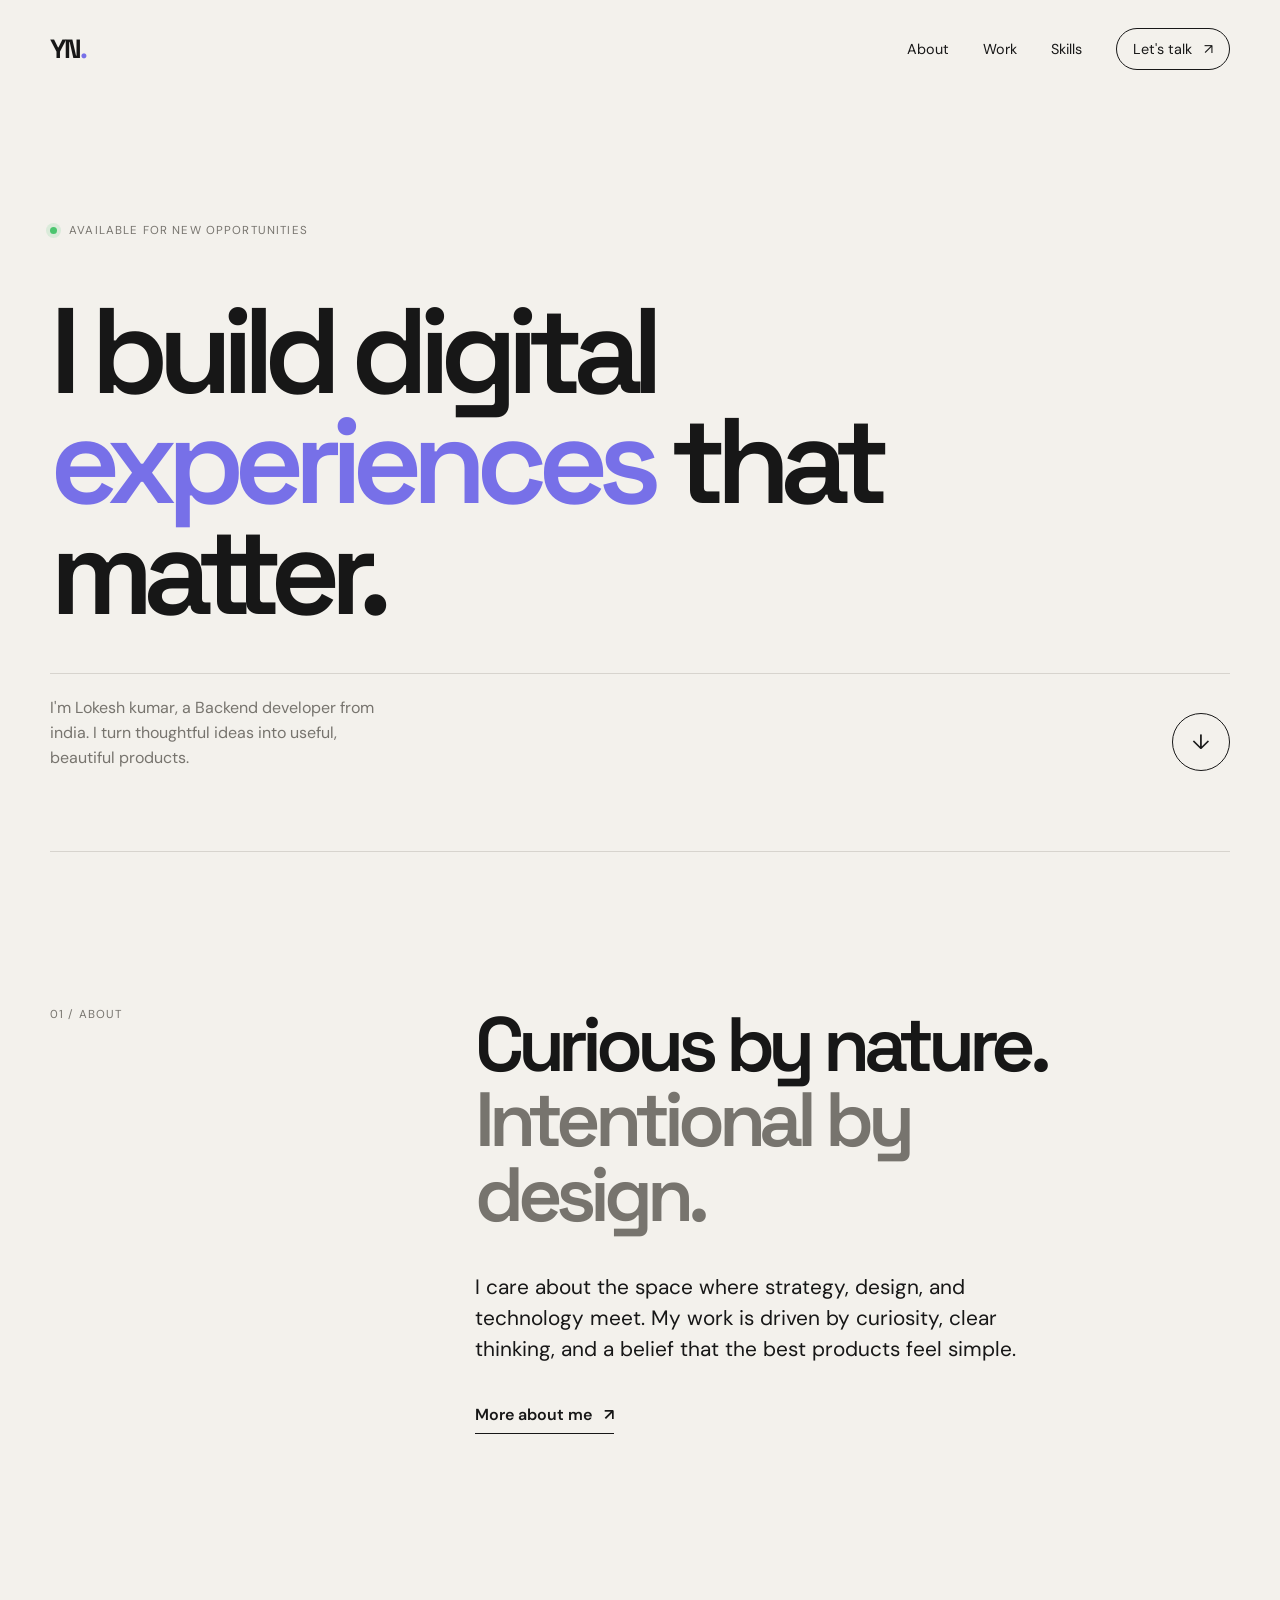
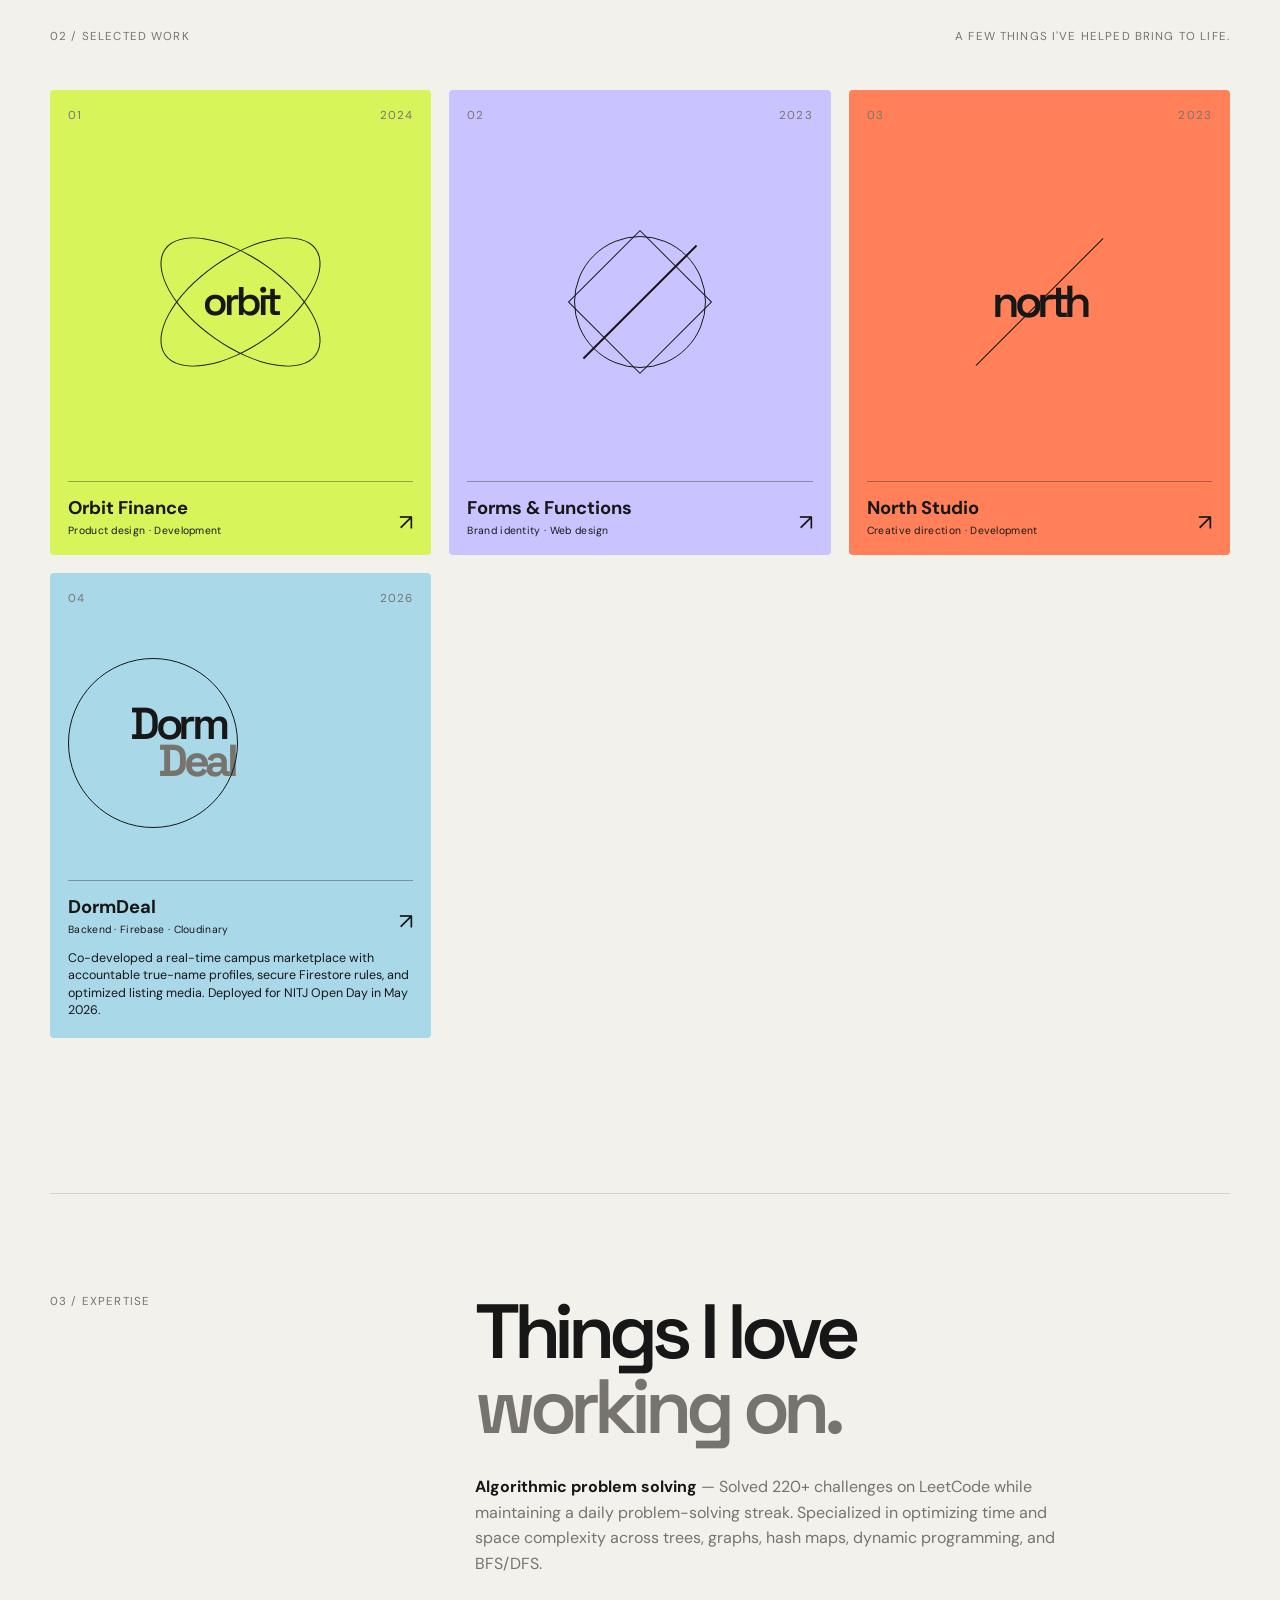
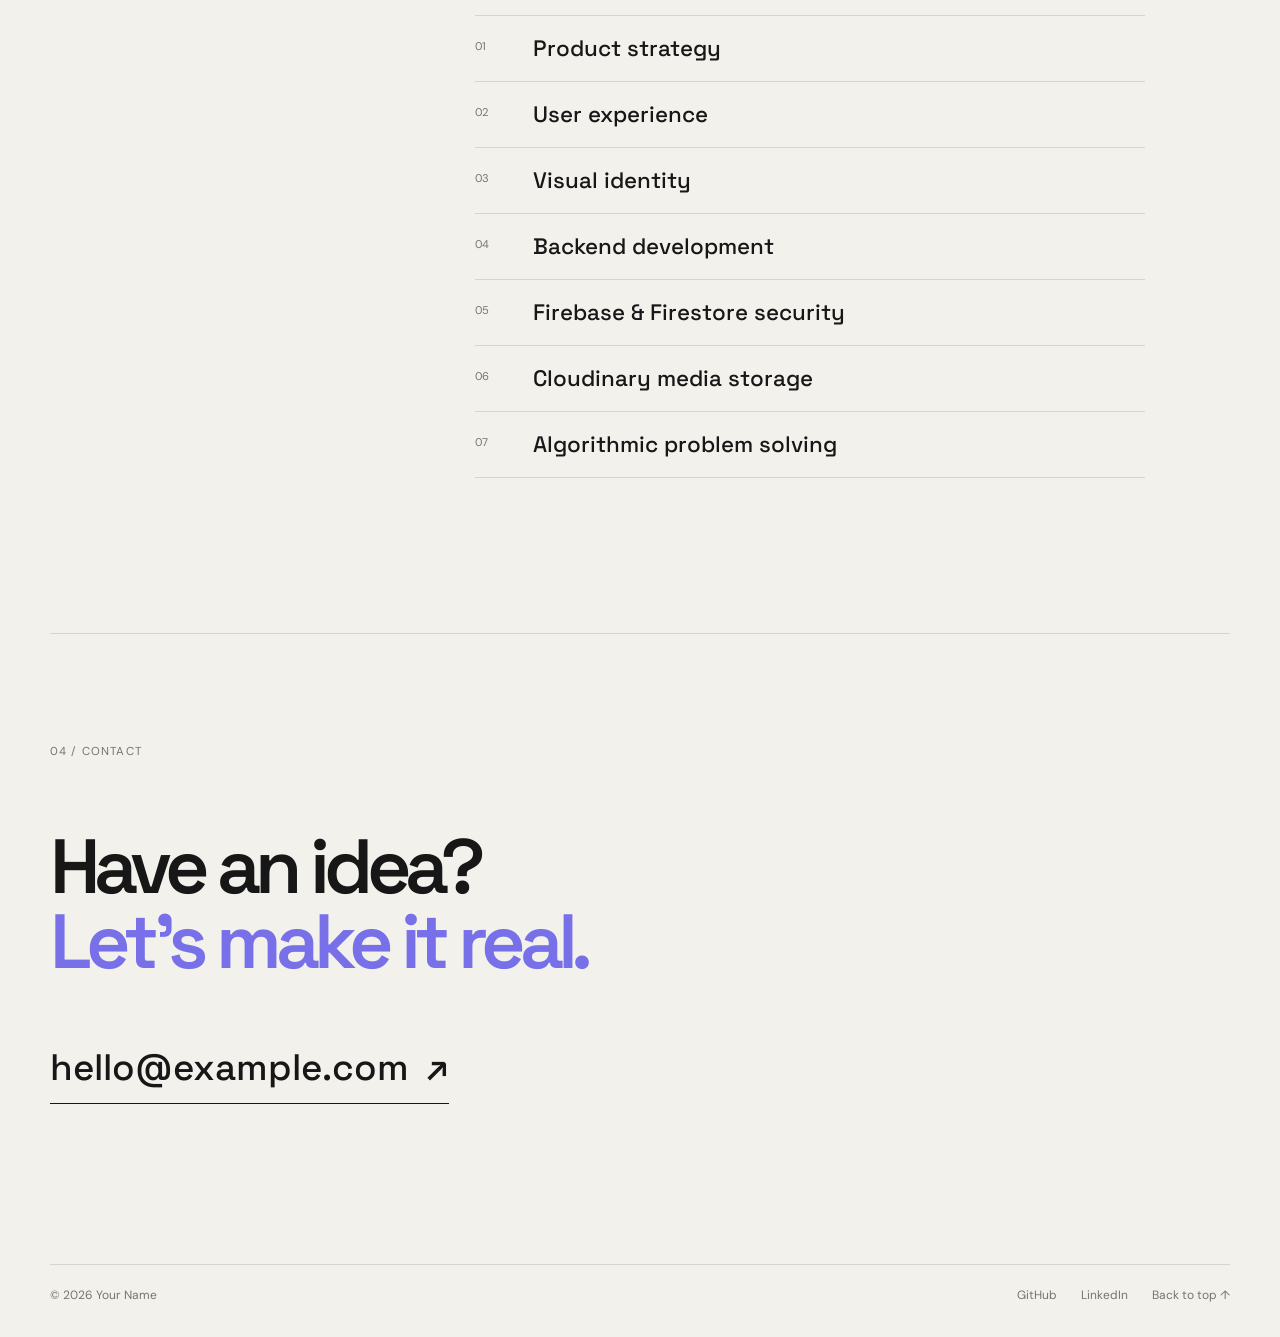
==== index.html @ dd7a6085 "h" ====
<!doctype html>
<html lang="en">
  <head>
    <meta charset="UTF-8" />
    <meta name="viewport" content="width=device-width, initial-scale=1.0" />
    <meta name="description" content="A personal portfolio website." />
    <title>Lokesh kumar | Portfolio</title>
    <link rel="preconnect" href="https://fonts.googleapis.com" />
    <link rel="preconnect" href="https://fonts.gstatic.com" crossorigin />
    <link href="https://fonts.googleapis.com/css2?family=DM+Sans:wght@400;500;600;700&family=Space+Grotesk:wght@500;600;700&display=swap" rel="stylesheet" />
    <link rel="stylesheet" href="styles.css" />
  </head>
  <body>
    <header class="site-header">
      <a class="brand" href="#top" aria-label="Homepage">YN<span>.</span></a>
      <button class="menu-toggle" type="button" aria-expanded="false" aria-controls="site-nav">Menu</button>
      <nav id="site-nav" class="site-nav" aria-label="Main navigation">
        <a href="#about">About</a>
        <a href="#work">Work</a>
        <a href="#skills">Skills</a>
        <a href="#contact" class="nav-cta">Let's talk <span>↗</span></a>
      </nav>
    </header>

    <main id="top">
      <section class="hero section-shell">
        <p class="eyebrow"><span class="status-dot"></span> Available for new opportunities</p>
        <h1>I build digital<br /><em>experiences</em> that matter.</h1>
        <div class="hero-footer">
          <p class="hero-copy">I'm Lokesh kumar, a Backend developer from india. I turn thoughtful ideas into useful, beautiful products.</p>
          <a class="circle-link" href="#work" aria-label="Scroll to selected work">↓</a>
        </div>
      </section>

      <section id="about" class="section-shell split-section">
        <p class="section-label">01 / About</p>
        <div class="section-content">
          <h2>Curious by nature.<br /><span>Intentional by design.</span></h2>
          <p class="large-copy">I care about the space where strategy, design, and technology meet. My work is driven by curiosity, clear thinking, and a belief that the best products feel simple.</p>
          <a class="text-link" href="https://github.com/lokeshkumarjatwa470">More about me <span>↗</span></a>
        </div>
      </section>

      <section id="work" class="section-shell work-section">
        <div class="section-heading">
          <p class="section-label">02 / Selected work</p>
          <p class="muted">A few things I've helped bring to life.</p>
        </div>
        <div class="projects">
          <article class="project-card project-card--lime">
            <div class="project-top"><span>01</span><span>2024</span></div>
            <div class="project-visual visual-orbit"><span class="orbit orbit-one"></span><span class="orbit orbit-two"></span><strong>orbit</strong></div>
            <div class="project-meta"><div><h3>Orbit Finance</h3><p>Product design · Development</p></div><a href="#" aria-label="View Orbit Finance project">↗</a></div>
          </article>
          <article class="project-card project-card--lavender">
            <div class="project-top"><span>02</span><span>2023</span></div>
            <div class="project-visual visual-forms"><span class="shape shape-one"></span><span class="shape shape-two"></span><span class="shape shape-three"></span></div>
            <div class="project-meta"><div><h3>Forms &amp; Functions</h3><p>Brand identity · Web design</p></div><a href="#" aria-label="View Forms and Functions project">↗</a></div>
          </article>
          <article class="project-card project-card--orange">
            <div class="project-top"><span>03</span><span>2023</span></div>
            <div class="project-visual visual-north"><span>north</span><i></i></div>
            <div class="project-meta"><div><h3>North Studio</h3><p>Creative direction · Development</p></div><a href="#" aria-label="View North Studio project">↗</a></div>
          </article>
          <article class="project-card project-card--blue">
            <div class="project-top"><span>04</span><span>2026</span></div>
            <div class="project-visual visual-dormdeal"><span>Dorm</span><strong>Deal</strong><i></i></div>
            <div class="project-meta"><div><h3>DormDeal</h3><p>Backend · Firebase · Cloudinary</p></div><a href="#" aria-label="View DormDeal project">↗</a></div>
            <p class="project-detail">Co-developed a real-time campus marketplace with accountable true-name profiles, secure Firestore rules, and optimized listing media. Deployed for NITJ Open Day in May 2026.</p>
          </article>
        </div>
      </section>

      <section id="skills" class="section-shell split-section skills-section">
        <p class="section-label">03 / Expertise</p>
        <div class="section-content">
          <h2>Things I love<br /><span>working on.</span></h2>
          <p class="skill-summary"><strong>Algorithmic problem solving</strong> — Solved 220+ challenges on LeetCode while maintaining a daily problem-solving streak. Specialized in optimizing time and space complexity across trees, graphs, hash maps, dynamic programming, and BFS/DFS.</p>
          <ul class="skills-list">
            <li><span>01</span> Product strategy</li>
            <li><span>02</span> User experience</li>
            <li><span>03</span> Visual identity</li>
            <li><span>04</span> Backend development</li>
            <li><span>05</span> Firebase &amp; Firestore security</li>
            <li><span>06</span> Cloudinary media storage</li>
            <li><span>07</span> Algorithmic problem solving</li>
          </ul>
        </div>
      </section>

      <section id="contact" class="contact-section section-shell">
        <p class="section-label">04 / Contact</p>
        <h2>Have an idea?<br /><em>Let's make it real.</em></h2>
        <a class="contact-email" href="mailto:hello@example.com">hello@example.com <span>↗</span></a>
      </section>
    </main>

    <footer class="site-footer section-shell">
      <p>© <span id="year"></span> Your Name</p>
      <div class="social-links"><a href="https://github.com/" target="_blank" rel="noreferrer">GitHub</a><a href="https://www.linkedin.com/" target="_blank" rel="noreferrer">LinkedIn</a><a href="#top">Back to top ↑</a></div>
    </footer>
    <script src="script.js"></script>
  </body>
</html>
---- styles.css ----
:root {
  --ink: #171717;
  --paper: #f3f1ec;
  --muted: #77746e;
  --line: #d7d4ce;
  --lime: #d7f45b;
  --lavender: #c9c4ff;
  --orange: #ff8059;
  --blue: #a9d8e8;
  --ease: cubic-bezier(.22, 1, .36, 1);
}

* { box-sizing: border-box; }
html { scroll-behavior: smooth; }
body {
  margin: 0;
  color: var(--ink);
  background: var(--paper);
  font-family: "DM Sans", sans-serif;
  -webkit-font-smoothing: antialiased;
}
a { color: inherit; text-decoration: none; }
a:focus-visible, button:focus-visible {
  outline: 2px solid #7770e8;
  outline-offset: 5px;
}
.section-shell, .site-header { width: min(1180px, calc(100% - 64px)); margin: 0 auto; }
.site-header { display: flex; align-items: center; justify-content: space-between; padding: 28px 0; }
.brand { font: 700 1.65rem "Space Grotesk", sans-serif; letter-spacing: -.08em; }
.brand span, em { color: #7770e8; font-style: normal; }
.site-nav { display: flex; align-items: center; gap: 34px; font-size: .9rem; }
.site-nav a, .text-link, .social-links a { transition: opacity .2s ease; }
.site-nav a:hover, .text-link:hover, .social-links a:hover { opacity: .55; }
.nav-cta { border: 1px solid var(--ink); border-radius: 999px; padding: 11px 16px; transition: background .2s ease, color .2s ease; }
.nav-cta:hover { opacity: 1 !important; color: var(--paper); background: var(--ink); }
.nav-cta span, .text-link span, .project-meta a, .contact-email span { margin-left: 8px; }
.menu-toggle { display: none; border: 0; background: none; font: inherit; cursor: pointer; }
.hero { min-height: 670px; padding: 125px 0 80px; display: flex; flex-direction: column; justify-content: space-between; }
.eyebrow, .section-label, .project-top, .muted, .project-meta p { color: var(--muted); font-size: .72rem; letter-spacing: .1em; text-transform: uppercase; }
.eyebrow { animation: rise-in .7s var(--ease) both; }
.status-dot { display: inline-block; width: 7px; height: 7px; background: #4bc56f; border-radius: 50%; margin-right: 8px; box-shadow: 0 0 0 4px rgba(75, 197, 111, .14); }
h1, h2, h3, p { margin-top: 0; }
h1 { max-width: 900px; margin: 46px 0; font: 600 clamp(3.9rem, 9.5vw, 8.6rem)/.91 "Space Grotesk", sans-serif; letter-spacing: -.09em; animation: rise-in .8s .08s var(--ease) both; }
.hero-footer { display: flex; align-items: flex-end; justify-content: space-between; border-top: 1px solid var(--line); padding-top: 22px; }
.hero-copy { max-width: 340px; margin: 0; color: var(--muted); line-height: 1.55; }
.circle-link { display: grid; place-items: center; width: 58px; height: 58px; border: 1px solid var(--ink); border-radius: 50%; font-size: 1.3rem; transition: background .25s var(--ease), color .25s var(--ease), transform .25s var(--ease); }
.circle-link:hover { background: var(--ink); color: var(--paper); transform: translateY(4px); }
.split-section { display: grid; grid-template-columns: 28% 1fr; gap: 8%; padding: 155px 0; border-top: 1px solid var(--line); }
.section-content { max-width: 670px; }
h2 { margin-bottom: 38px; font: 600 clamp(2.7rem, 6vw, 5.2rem)/.98 "Space Grotesk", sans-serif; letter-spacing: -.08em; }
h2 span { color: var(--muted); }
.large-copy { max-width: 560px; margin-bottom: 40px; font-size: 1.3rem; line-height: 1.5; }
.text-link { display: inline-block; border-bottom: 1px solid var(--ink); padding-bottom: 8px; font-weight: 600; }
.work-section { padding: 40px 0 155px; }
.section-heading { display: flex; justify-content: space-between; align-items: baseline; margin-bottom: 34px; }
.projects { display: grid; grid-template-columns: repeat(3, 1fr); gap: 18px; }
.project-card { padding: 18px; min-height: 465px; display: flex; flex-direction: column; border-radius: 4px; overflow: hidden; transition: transform .35s var(--ease), box-shadow .35s var(--ease); }
.project-card:hover { transform: translateY(-8px) rotate(-.5deg); box-shadow: 0 18px 32px rgba(23, 23, 23, .12); }
.project-card--lime { background: var(--lime); }
.project-card--lavender { background: var(--lavender); }
.project-card--orange { background: var(--orange); }
.project-card--blue { background: var(--blue); }
.project-top, .project-meta { display: flex; justify-content: space-between; }
.project-visual { position: relative; flex: 1; min-height: 270px; display: grid; place-items: center; overflow: hidden; }
.visual-orbit strong { z-index: 1; font: 600 2.5rem "Space Grotesk"; letter-spacing: -.1em; }
.orbit { position: absolute; width: 185px; height: 90px; border: 1px solid var(--ink); border-radius: 50%; transform: rotate(-35deg); transition: transform .5s var(--ease); }
.orbit-two { transform: rotate(35deg); }
.project-card:hover .orbit-one { transform: rotate(-25deg) scale(1.08); }
.project-card:hover .orbit-two { transform: rotate(45deg) scale(1.08); }
.shape { position: absolute; border: 1px solid var(--ink); transition: transform .5s var(--ease); }
.shape-one { width: 132px; height: 132px; border-radius: 50%; }
.shape-two { width: 102px; height: 102px; transform: rotate(45deg); }
.shape-three { width: 160px; height: 1px; transform: rotate(-45deg); }
.project-card:hover .shape-one { transform: translate(10px, -8px); }
.project-card:hover .shape-two { transform: rotate(65deg) scale(1.08); }
.visual-north { font: 600 2.8rem "Space Grotesk"; letter-spacing: -.12em; }
.visual-north i { position: absolute; width: 1px; height: 180px; background: var(--ink); transform: rotate(45deg); transition: transform .5s var(--ease); }
.project-card:hover .visual-north i { transform: rotate(65deg); }
.visual-dormdeal { align-content: center; justify-items: start; padding-left: 18%; font: 600 2.8rem/.82 "Space Grotesk"; letter-spacing: -.1em; }
.visual-dormdeal strong { margin-left: 28px; color: var(--muted); }
.visual-dormdeal i { position: absolute; width: 170px; height: 170px; border: 1px solid var(--ink); border-radius: 50%; transition: transform .5s var(--ease); }
.project-card:hover .visual-dormdeal i { transform: scale(1.12) rotate(18deg); }
.project-meta { align-items: flex-end; border-top: 1px solid rgba(23, 23, 23, .35); padding-top: 14px; }
.project-meta h3 { margin: 0 0 4px; font-size: 1.15rem; }
.project-meta p { margin: 0; font-size: .65rem; letter-spacing: .03em; text-transform: none; color: var(--ink); }
.project-meta a { font-size: 1.4rem; transition: transform .2s ease; }
.project-meta a:hover { transform: translate(3px, -3px); }
.project-detail { margin: 14px 0 0; font-size: .78rem; line-height: 1.4; }
.skills-section { padding-top: 100px; }
.skill-summary { max-width: 620px; margin: -8px 0 38px; color: var(--muted); line-height: 1.6; }
.skill-summary strong { color: var(--ink); }
.skills-list { list-style: none; margin: 0; padding: 0; border-top: 1px solid var(--line); }
.skills-list li { display: flex; gap: 28px; padding: 18px 0; border-bottom: 1px solid var(--line); font: 500 1.4rem "Space Grotesk"; transition: padding-left .25s var(--ease); }
.skills-list li:hover { padding-left: 10px; }
.skills-list span { width: 30px; color: var(--muted); font: .7rem "DM Sans"; padding-top: 5px; }
.contact-section { padding: 110px 0 160px; border-top: 1px solid var(--line); }
.contact-section h2 { margin: 70px 0 65px; }
.contact-email { display: inline-block; font: 500 clamp(1.4rem, 3vw, 2.3rem) "Space Grotesk"; border-bottom: 1px solid var(--ink); padding-bottom: 12px; transition: color .2s ease, border-color .2s ease; }
.contact-email:hover { color: #7770e8; border-color: #7770e8; }
.site-footer { display: flex; justify-content: space-between; padding: 22px 0 34px; border-top: 1px solid var(--line); color: var(--muted); font-size: .75rem; }
.site-footer p { margin: 0; }
.social-links { display: flex; gap: 24px; }
@keyframes rise-in { from { opacity: 0; transform: translateY(18px); } to { opacity: 1; transform: translateY(0); } }
@media (prefers-reduced-motion: reduce) {
  *, *::before, *::after { scroll-behavior: auto !important; animation-duration: .01ms !important; transition-duration: .01ms !important; }
}
@media (max-width: 720px) {
  .section-shell, .site-header { width: min(100% - 40px, 560px); }
  .site-header { padding: 22px 0; }
  .menu-toggle { display: block; position: relative; z-index: 2; }
  .site-nav { display: none; position: absolute; inset: 0 0 auto; padding: 80px 20px 25px; background: var(--paper); flex-direction: column; align-items: flex-start; box-shadow: 0 10px 20px rgba(0, 0, 0, .06); }
  .site-nav.is-open { display: flex; }
  .hero { min-height: 600px; padding: 95px 0 55px; }
  h1 { margin: 35px 0; font-size: clamp(3.5rem, 16vw, 5.5rem); }
  .hero-footer { align-items: flex-start; }
  .circle-link { flex: 0 0 auto; margin-left: 20px; }
  .split-section { grid-template-columns: 1fr; gap: 50px; padding: 90px 0; }
  .section-heading { display: block; }
  .section-heading .muted { margin-top: 25px; }
  .projects { grid-template-columns: 1fr; }
  .project-card { min-height: 420px; }
  .work-section { padding-bottom: 90px; }
  .contact-section { padding: 90px 0; }
  .contact-section h2 { margin: 55px 0; }
  .site-footer { display: block; }
  .social-links { margin-top: 20px; flex-wrap: wrap; }
}
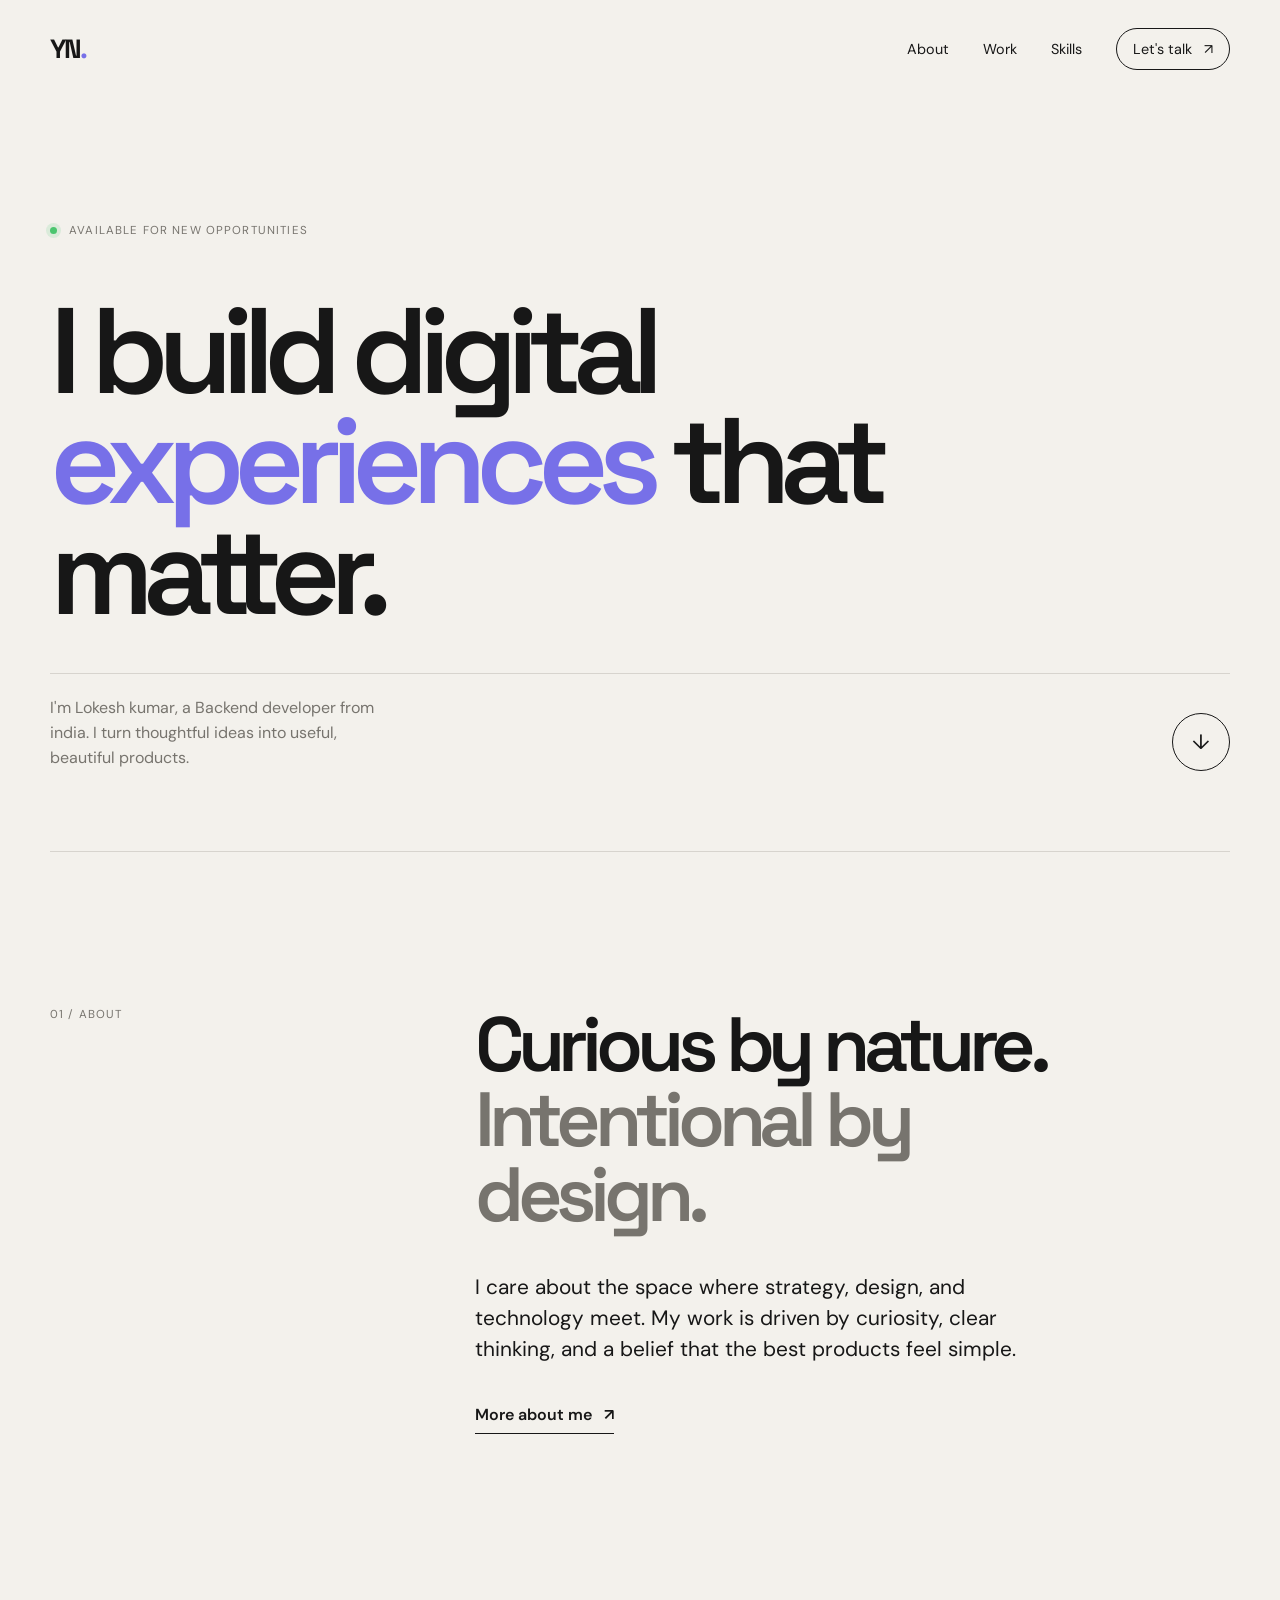
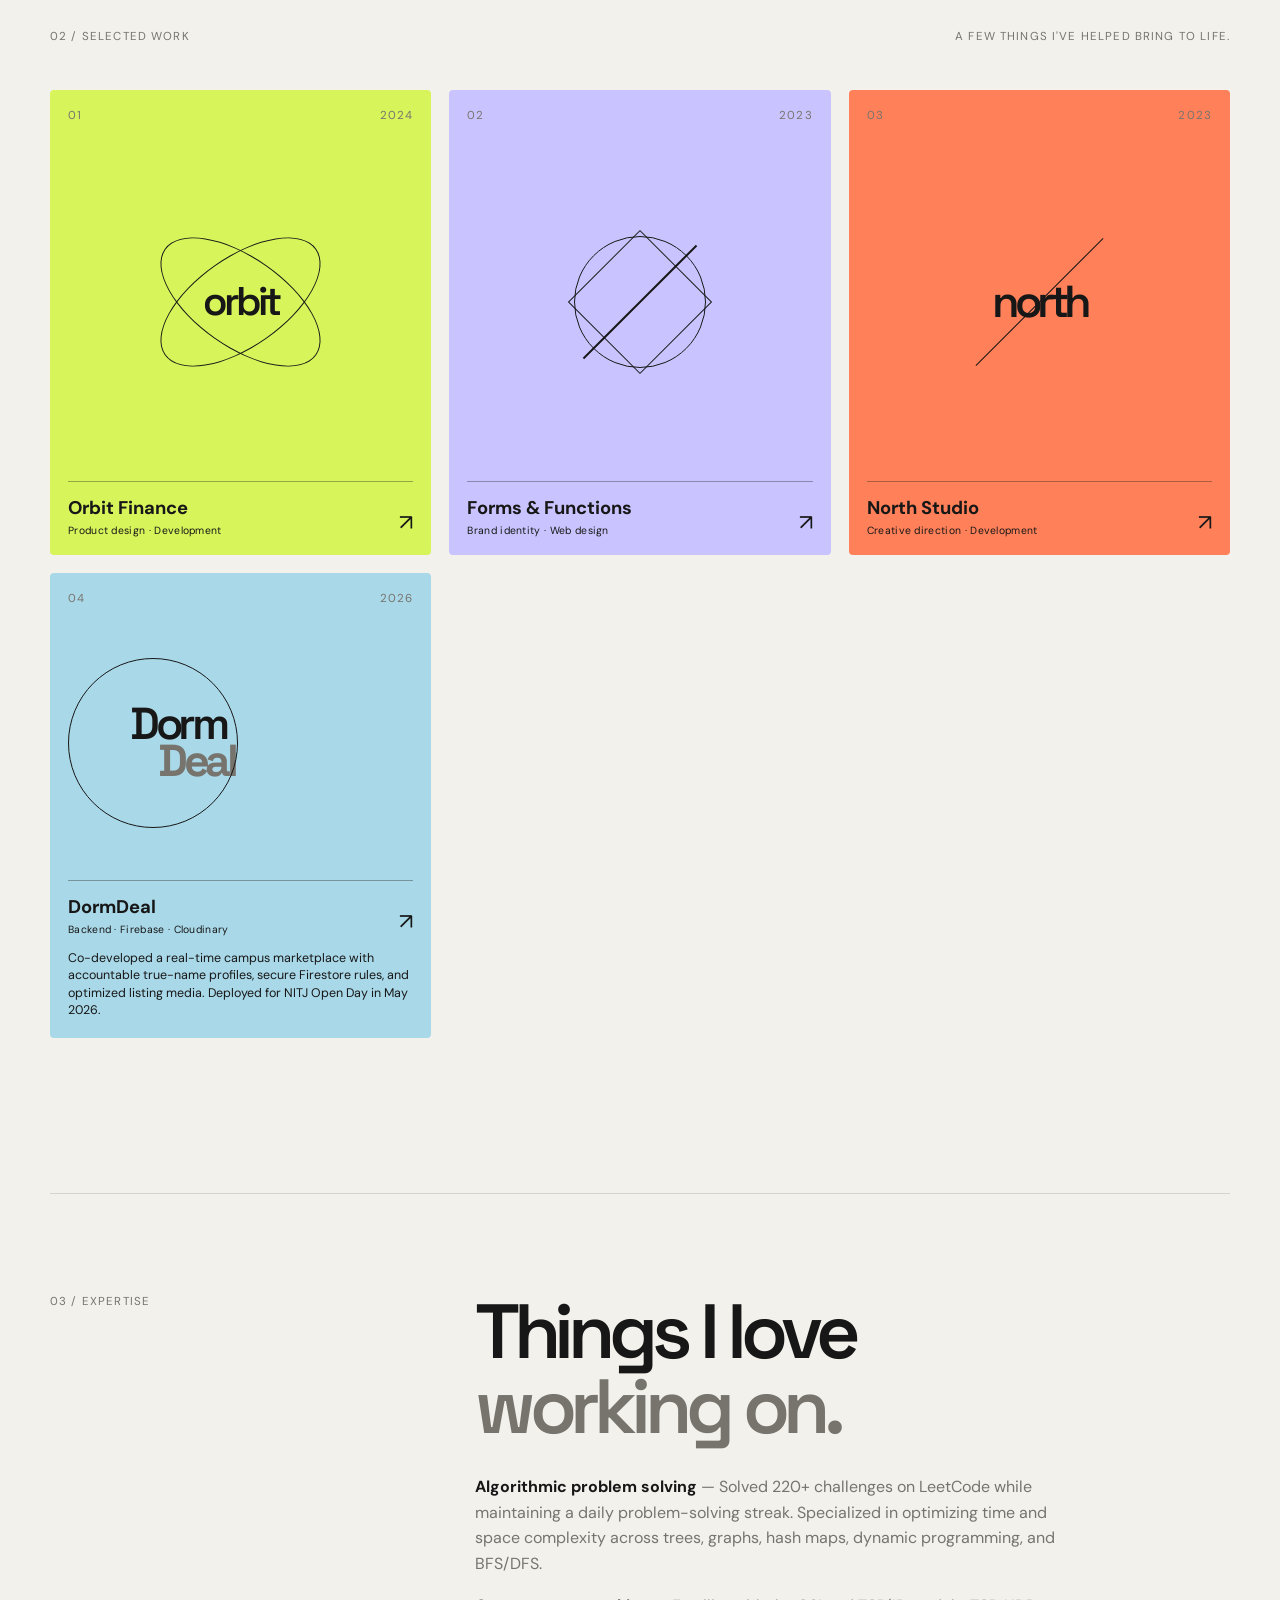
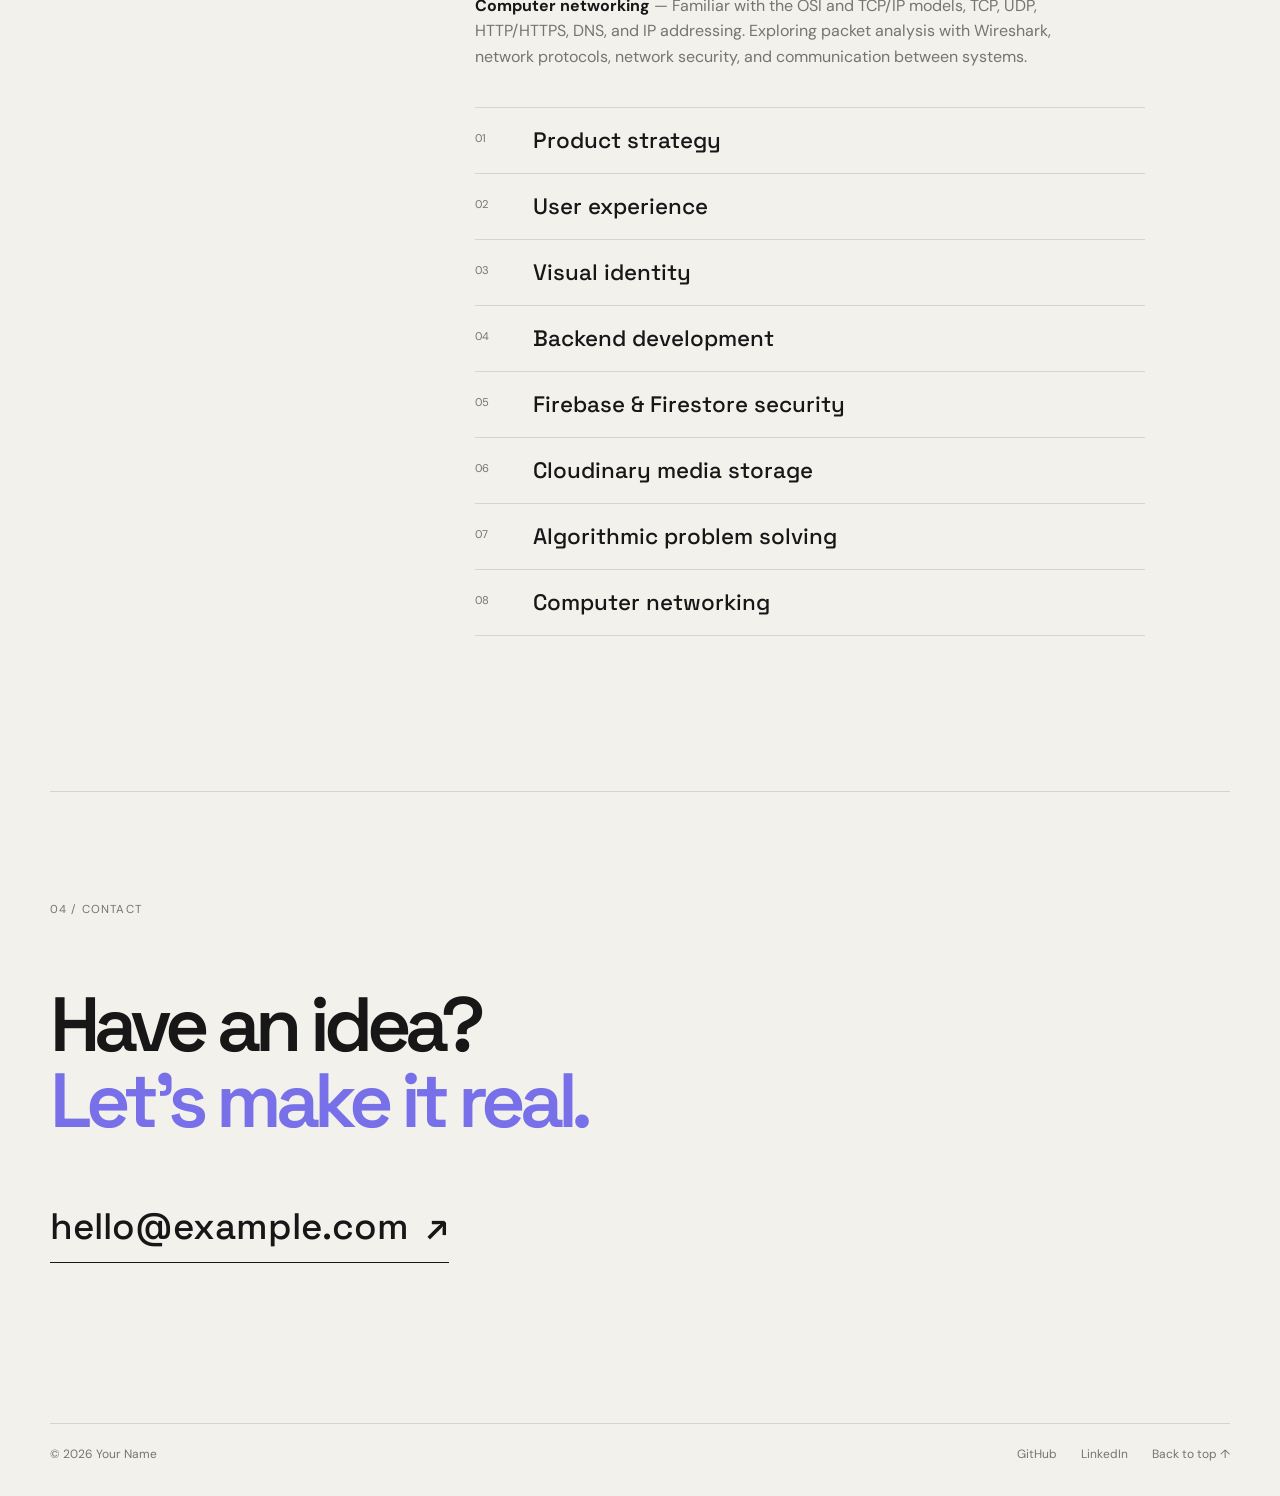
==== commit 4c9d5729: "hok" ====
--- a/index.html
+++ b/index.html
@@ -76,6 +76,7 @@
         <div class="section-content">
           <h2>Things I love<br /><span>working on.</span></h2>
           <p class="skill-summary"><strong>Algorithmic problem solving</strong> — Solved 220+ challenges on LeetCode while maintaining a daily problem-solving streak. Specialized in optimizing time and space complexity across trees, graphs, hash maps, dynamic programming, and BFS/DFS.</p>
+          <p class="skill-summary"><strong>Computer networking</strong> — Familiar with the OSI and TCP/IP models, TCP, UDP, HTTP/HTTPS, DNS, and IP addressing. Exploring packet analysis with Wireshark, network protocols, network security, and communication between systems.</p>
           <ul class="skills-list">
             <li><span>01</span> Product strategy</li>
             <li><span>02</span> User experience</li>
@@ -84,6 +85,7 @@
             <li><span>05</span> Firebase &amp; Firestore security</li>
             <li><span>06</span> Cloudinary media storage</li>
             <li><span>07</span> Algorithmic problem solving</li>
+            <li><span>08</span> Computer networking</li>
           </ul>
         </div>
       </section>
--- a/styles.css
+++ b/styles.css
@@ -87,7 +87,8 @@
 .project-meta a:hover { transform: translate(3px, -3px); }
 .project-detail { margin: 14px 0 0; font-size: .78rem; line-height: 1.4; }
 .skills-section { padding-top: 100px; }
-.skill-summary { max-width: 620px; margin: -8px 0 38px; color: var(--muted); line-height: 1.6; }
+.skill-summary { max-width: 620px; margin: -8px 0 24px; color: var(--muted); line-height: 1.6; }
+.skill-summary:last-of-type { margin-bottom: 38px; }
 .skill-summary strong { color: var(--ink); }
 .skills-list { list-style: none; margin: 0; padding: 0; border-top: 1px solid var(--line); }
 .skills-list li { display: flex; gap: 28px; padding: 18px 0; border-bottom: 1px solid var(--line); font: 500 1.4rem "Space Grotesk"; transition: padding-left .25s var(--ease); }
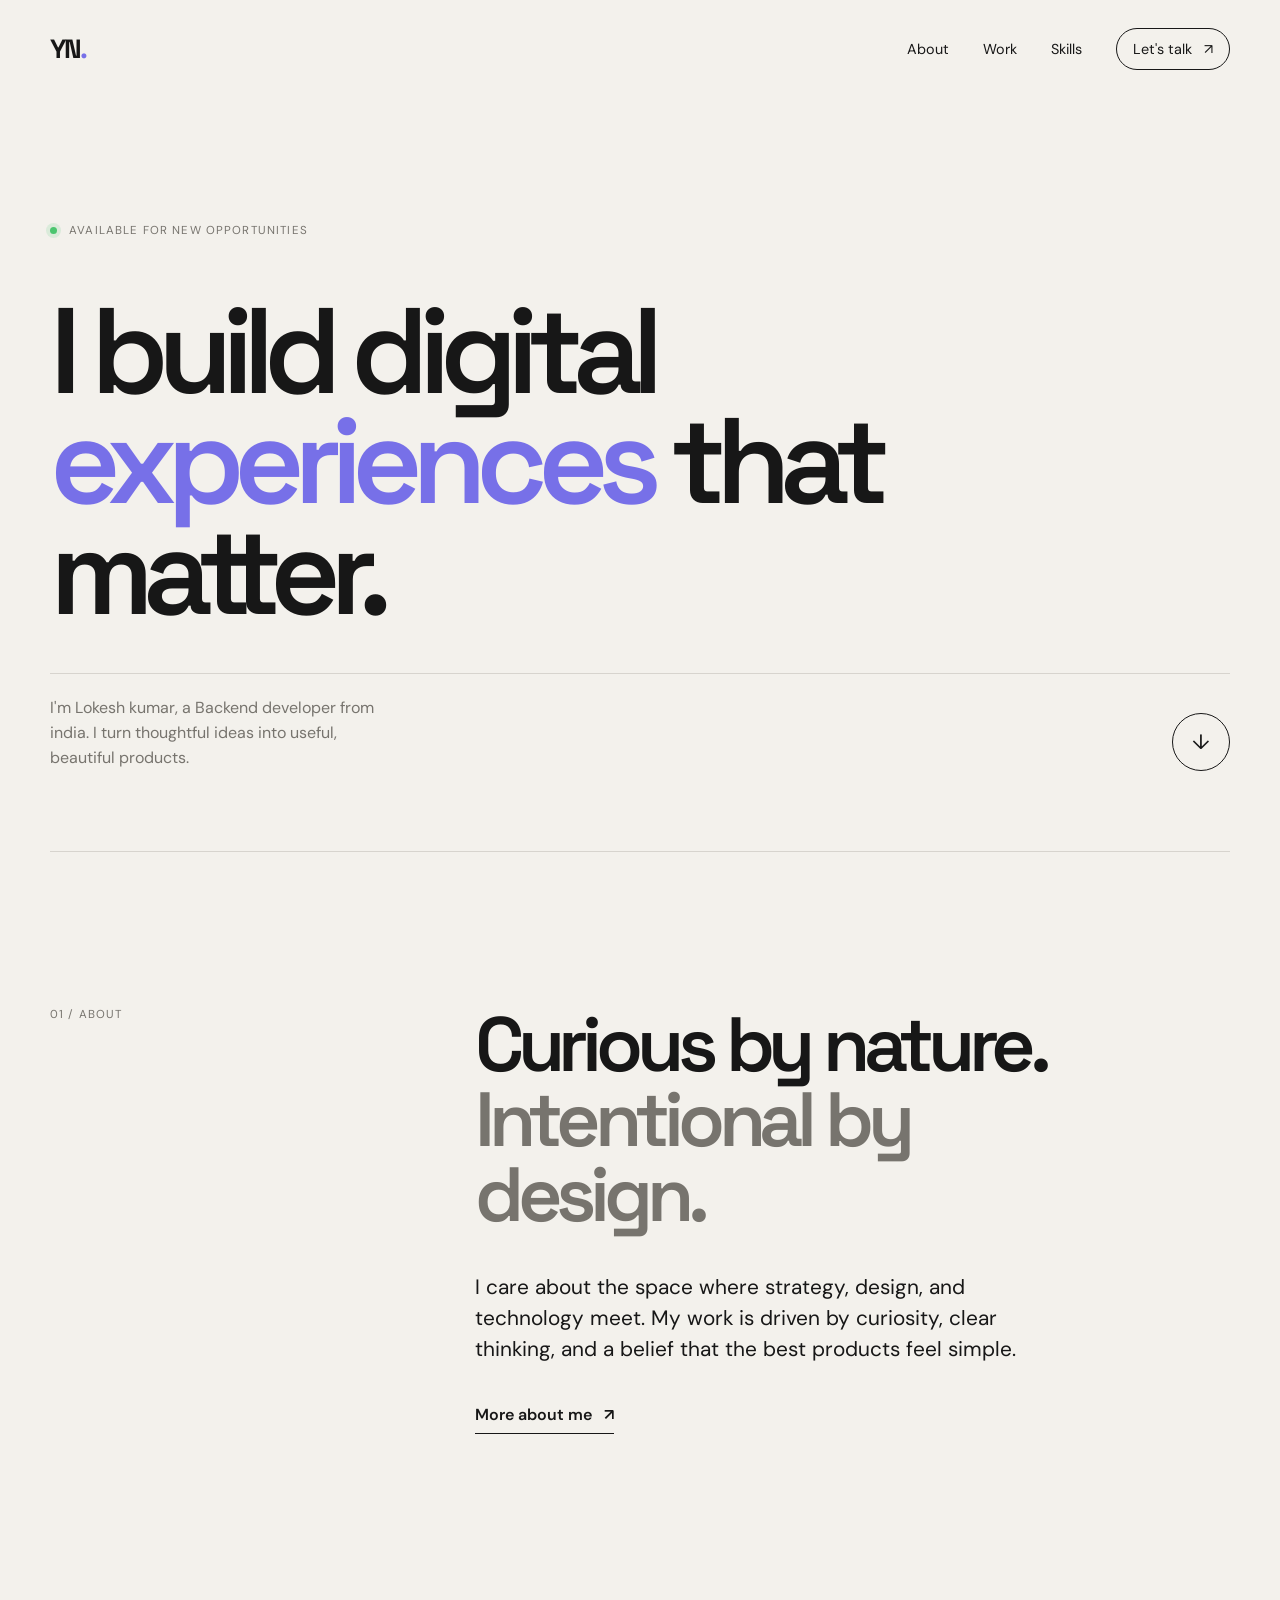
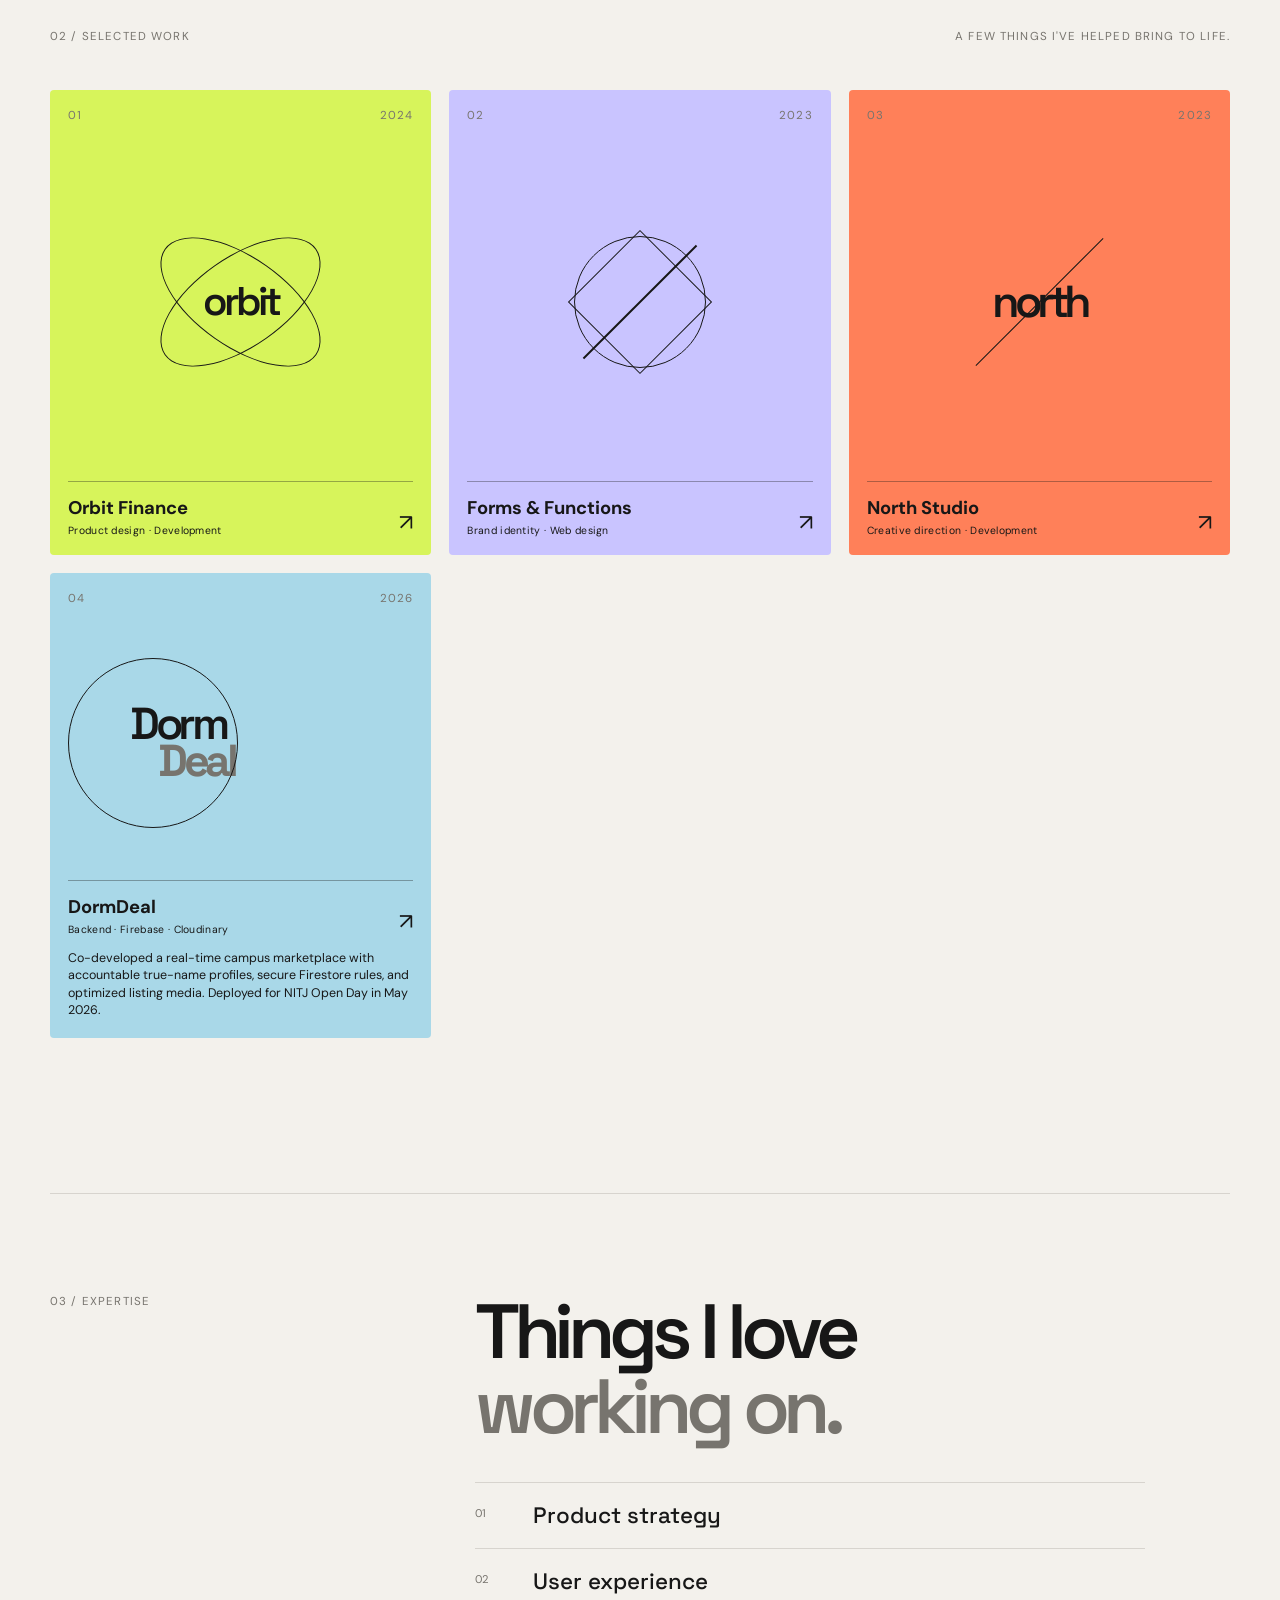
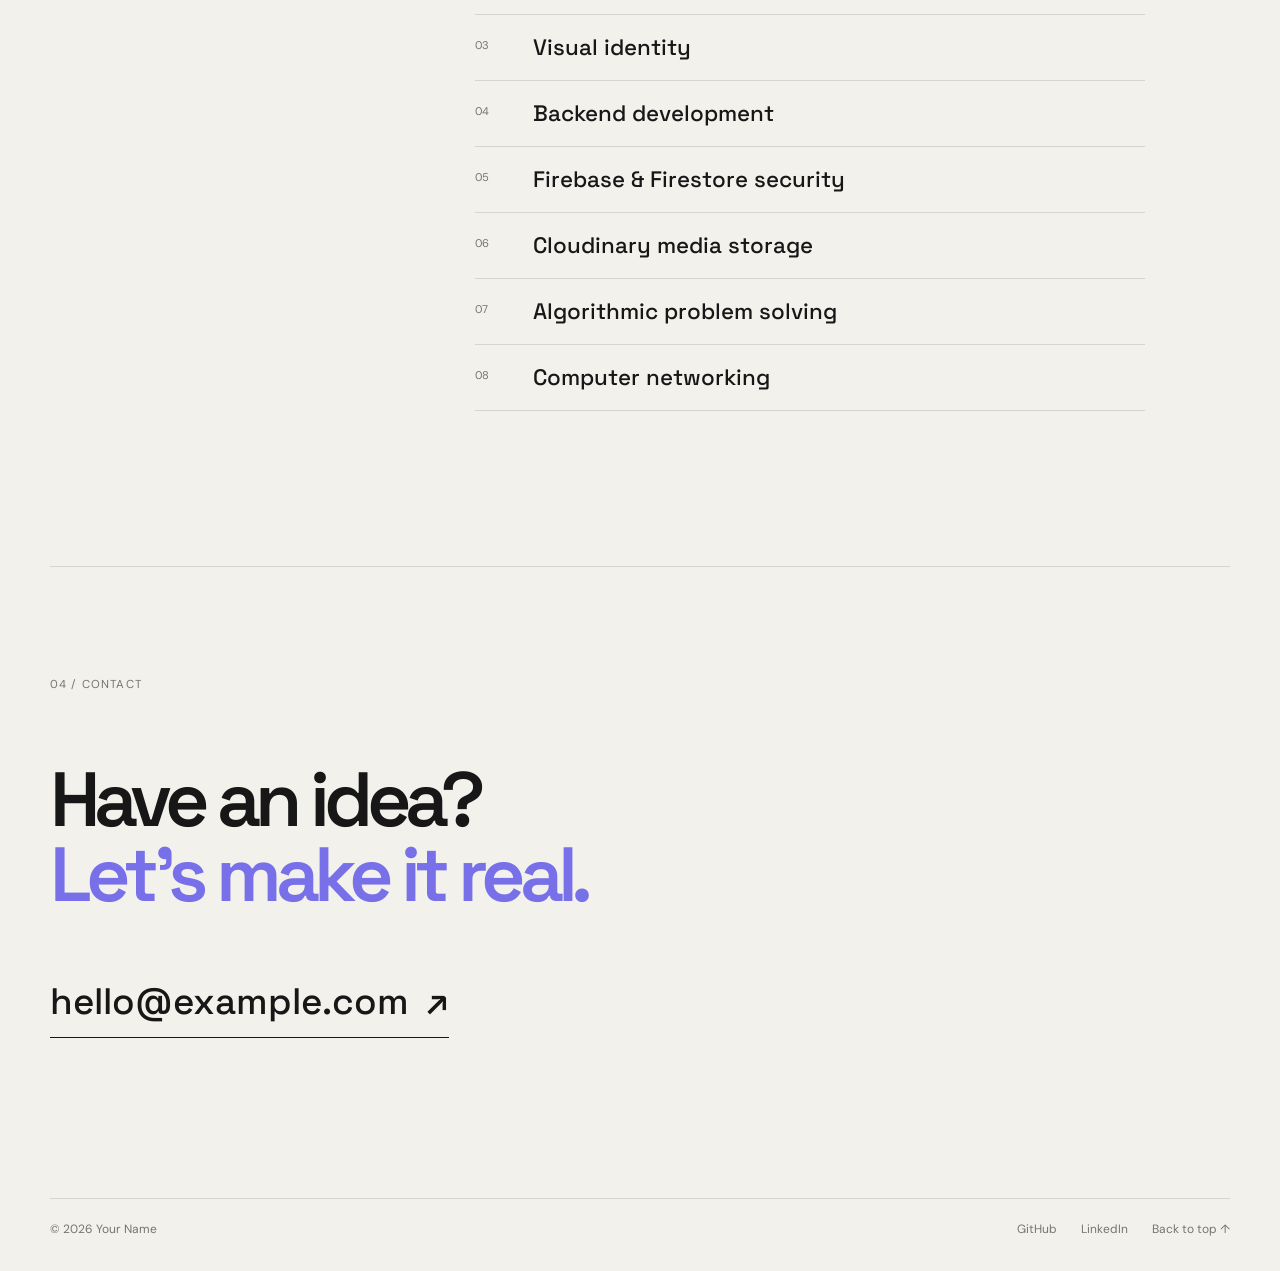
==== commit e5c42fc3: "hok" ====
--- a/index.html
+++ b/index.html
@@ -75,8 +75,6 @@
         <p class="section-label">03 / Expertise</p>
         <div class="section-content">
           <h2>Things I love<br /><span>working on.</span></h2>
-          <p class="skill-summary"><strong>Algorithmic problem solving</strong> — Solved 220+ challenges on LeetCode while maintaining a daily problem-solving streak. Specialized in optimizing time and space complexity across trees, graphs, hash maps, dynamic programming, and BFS/DFS.</p>
-          <p class="skill-summary"><strong>Computer networking</strong> — Familiar with the OSI and TCP/IP models, TCP, UDP, HTTP/HTTPS, DNS, and IP addressing. Exploring packet analysis with Wireshark, network protocols, network security, and communication between systems.</p>
           <ul class="skills-list">
             <li><span>01</span> Product strategy</li>
             <li><span>02</span> User experience</li>
@@ -84,8 +82,14 @@
             <li><span>04</span> Backend development</li>
             <li><span>05</span> Firebase &amp; Firestore security</li>
             <li><span>06</span> Cloudinary media storage</li>
-            <li><span>07</span> Algorithmic problem solving</li>
-            <li><span>08</span> Computer networking</li>
+            <li class="skill-dropdown">
+              <button type="button" aria-expanded="false" aria-controls="algorithmic-details"><span>07</span> Algorithmic problem solving</button>
+              <p id="algorithmic-details" class="skill-details">Solved 220+ challenges on LeetCode while maintaining a daily problem-solving streak. Specialized in optimizing time and space complexity across trees, graphs, hash maps, dynamic programming, and BFS/DFS.</p>
+            </li>
+            <li class="skill-dropdown">
+              <button type="button" aria-expanded="false" aria-controls="networking-details"><span>08</span> Computer networking</button>
+              <p id="networking-details" class="skill-details">Familiar with the OSI and TCP/IP models, TCP, UDP, HTTP/HTTPS, DNS, and IP addressing. Exploring packet analysis with Wireshark, network protocols, network security, and communication between systems.</p>
+            </li>
           </ul>
         </div>
       </section>
--- a/styles.css
+++ b/styles.css
@@ -87,13 +87,16 @@
 .project-meta a:hover { transform: translate(3px, -3px); }
 .project-detail { margin: 14px 0 0; font-size: .78rem; line-height: 1.4; }
 .skills-section { padding-top: 100px; }
-.skill-summary { max-width: 620px; margin: -8px 0 24px; color: var(--muted); line-height: 1.6; }
-.skill-summary:last-of-type { margin-bottom: 38px; }
-.skill-summary strong { color: var(--ink); }
 .skills-list { list-style: none; margin: 0; padding: 0; border-top: 1px solid var(--line); }
 .skills-list li { display: flex; gap: 28px; padding: 18px 0; border-bottom: 1px solid var(--line); font: 500 1.4rem "Space Grotesk"; transition: padding-left .25s var(--ease); }
 .skills-list li:hover { padding-left: 10px; }
 .skills-list span { width: 30px; color: var(--muted); font: .7rem "DM Sans"; padding-top: 5px; }
+.skill-dropdown { display: block !important; padding: 0 !important; }
+.skill-dropdown button { width: 100%; display: flex; gap: 28px; align-items: flex-start; padding: 18px 0; border: 0; color: inherit; background: none; text-align: left; cursor: pointer; font: inherit; }
+.skill-dropdown button:hover { color: var(--muted); }
+.skill-dropdown button span { flex: 0 0 30px; }
+.skill-details { display: none; max-width: 620px; margin: -2px 0 20px 58px; color: var(--muted); font: 400 .95rem/1.6 "DM Sans"; }
+.skill-details.is-open { display: block; }
 .contact-section { padding: 110px 0 160px; border-top: 1px solid var(--line); }
 .contact-section h2 { margin: 70px 0 65px; }
 .contact-email { display: inline-block; font: 500 clamp(1.4rem, 3vw, 2.3rem) "Space Grotesk"; border-bottom: 1px solid var(--ink); padding-bottom: 12px; transition: color .2s ease, border-color .2s ease; }
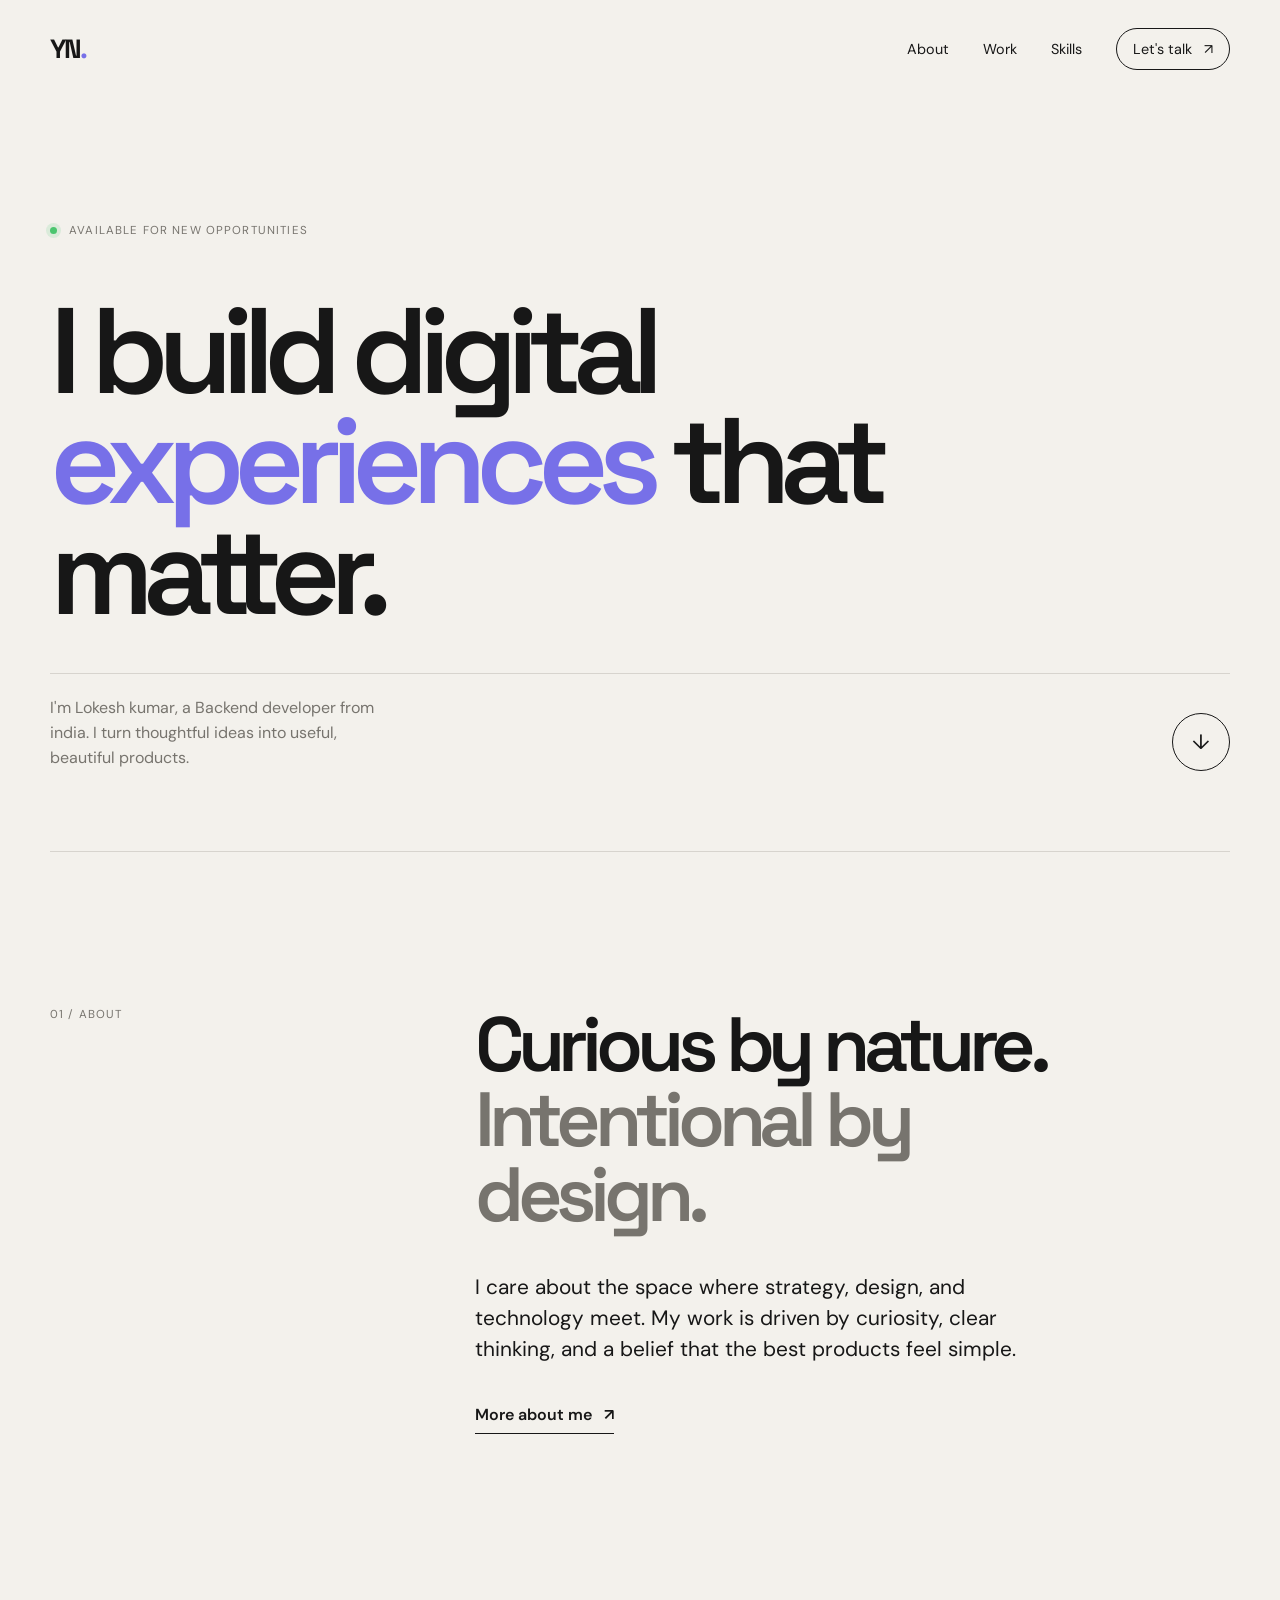
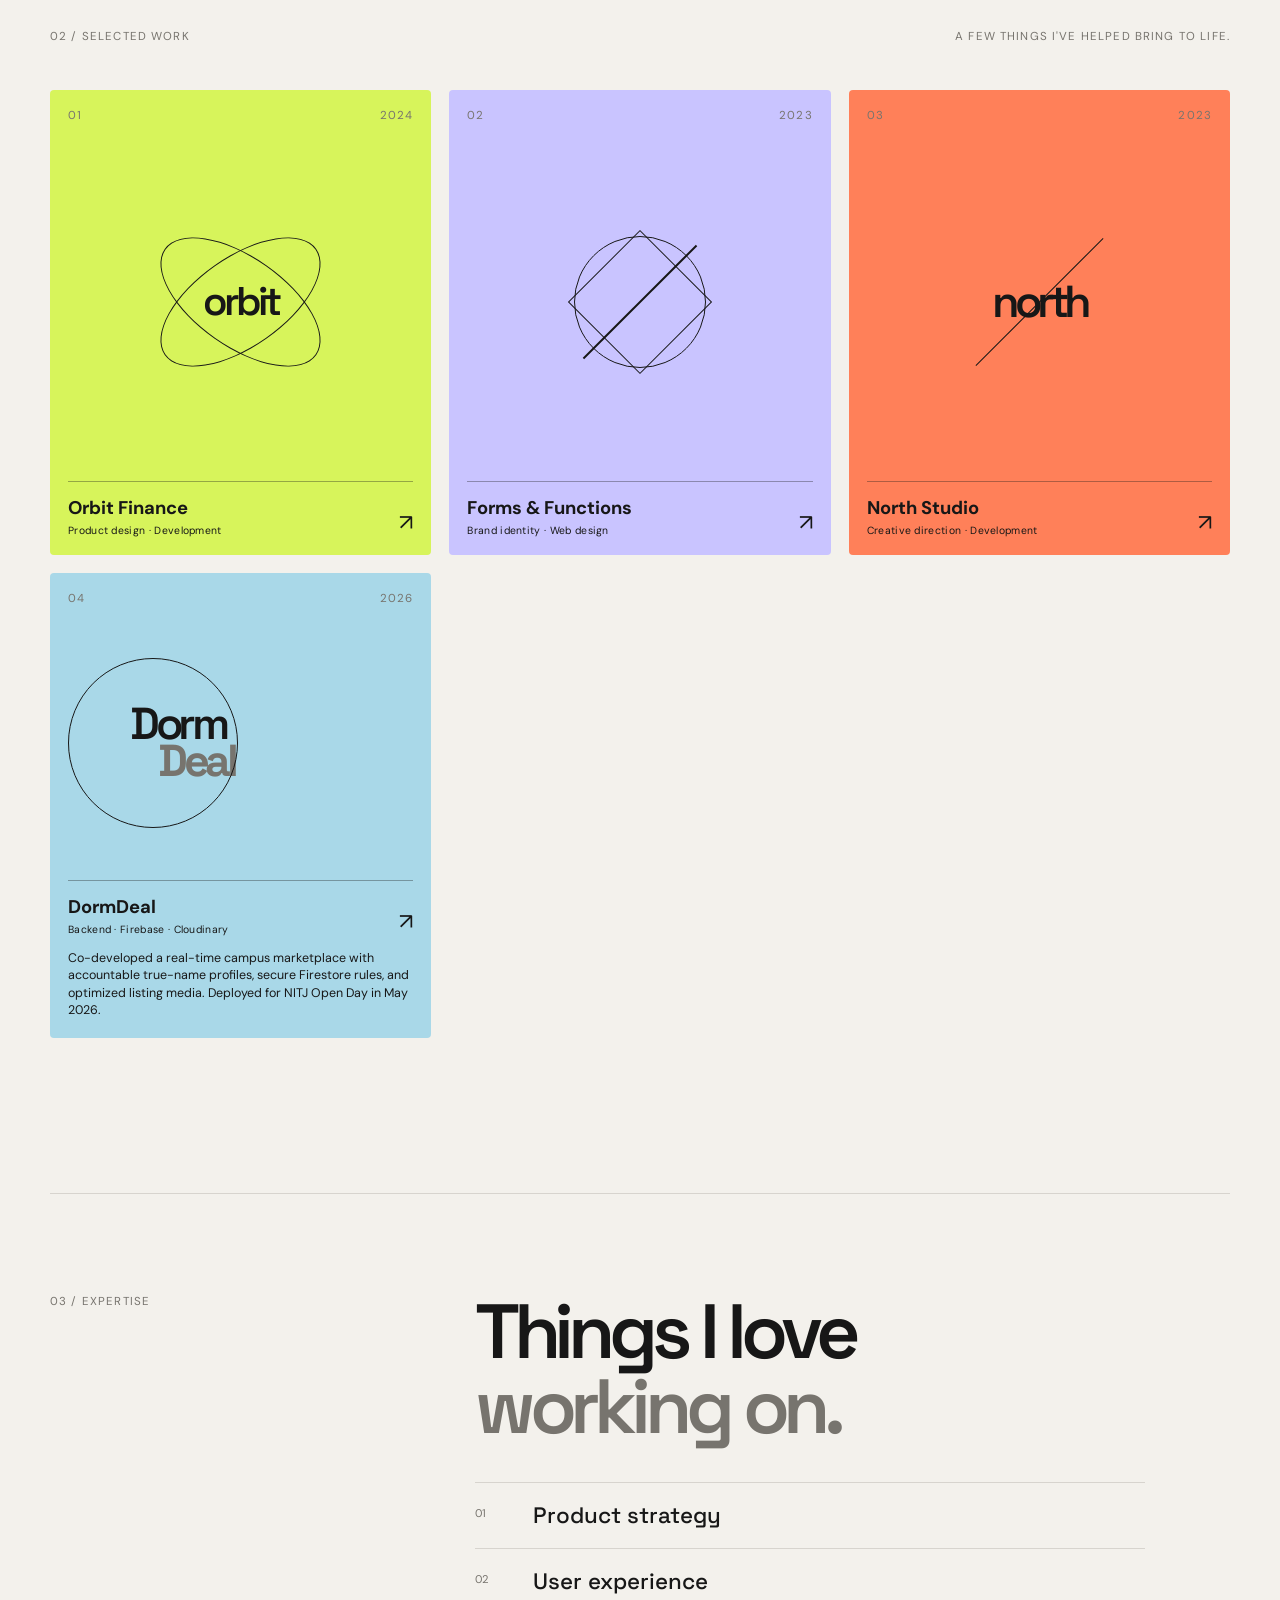
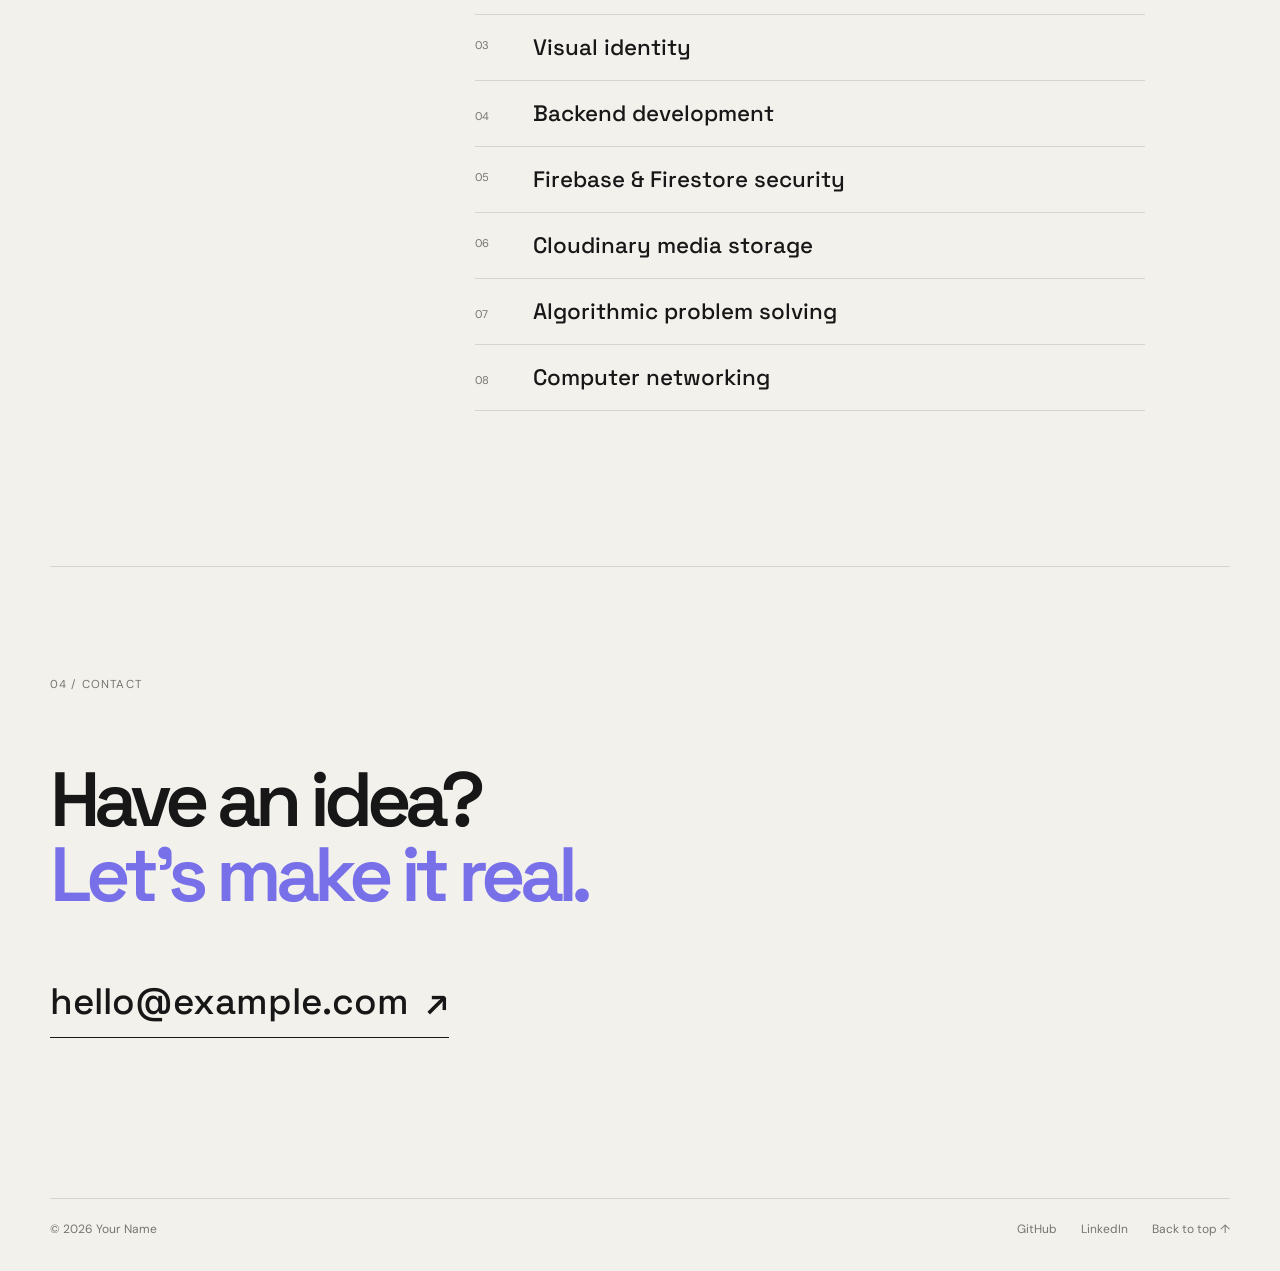
==== commit 2aad3c8b: "hok" ====
--- a/index.html
+++ b/index.html
@@ -79,7 +79,9 @@
             <li><span>01</span> Product strategy</li>
             <li><span>02</span> User experience</li>
             <li><span>03</span> Visual identity</li>
-            <li><span>04</span> Backend development</li>
+            <li class="skill-dropdown">
+              <button type="button" aria-expanded="false" aria-controls="fastapi-details"><span>04</span> Backend development</button>
+              <p id="fastapi-details" class="skill-details"><strong>FastAPI Notes API</strong> — Built a REST API with Python, FastAPI, and Pydantic, implementing CRUD endpoints for notes with correct HTTP status codes. Added validated <code>NoteCreate</code> and <code>Note</code> schemas, <code>Path()</code> parameter validation with <code>Annotated</code>, field-level validation with <code>Field(min_length=1)</code>, and tested 404 and 422 <code>string_too_short</code> responses. Version-controlled on GitHub with documented endpoints in the README.</p>
             <li><span>05</span> Firebase &amp; Firestore security</li>
             <li><span>06</span> Cloudinary media storage</li>
             <li class="skill-dropdown">
--- a/styles.css
+++ b/styles.css
@@ -92,9 +92,10 @@
 .skills-list li:hover { padding-left: 10px; }
 .skills-list span { width: 30px; color: var(--muted); font: .7rem "DM Sans"; padding-top: 5px; }
 .skill-dropdown { display: block !important; padding: 0 !important; }
-.skill-dropdown button { width: 100%; display: flex; gap: 28px; align-items: flex-start; padding: 18px 0; border: 0; color: inherit; background: none; text-align: left; cursor: pointer; font: inherit; }
+.skill-dropdown:hover { padding-left: 0 !important; }
+.skill-dropdown button { width: 100%; display: grid; grid-template-columns: 30px 1fr; gap: 28px; align-items: center; padding: 18px 0; border: 0; appearance: none; color: inherit; background: none; text-align: left; cursor: pointer; font: inherit; }
 .skill-dropdown button:hover { color: var(--muted); }
-.skill-dropdown button span { flex: 0 0 30px; }
+.skill-dropdown button span { width: 30px; }
 .skill-details { display: none; max-width: 620px; margin: -2px 0 20px 58px; color: var(--muted); font: 400 .95rem/1.6 "DM Sans"; }
 .skill-details.is-open { display: block; }
 .contact-section { padding: 110px 0 160px; border-top: 1px solid var(--line); }
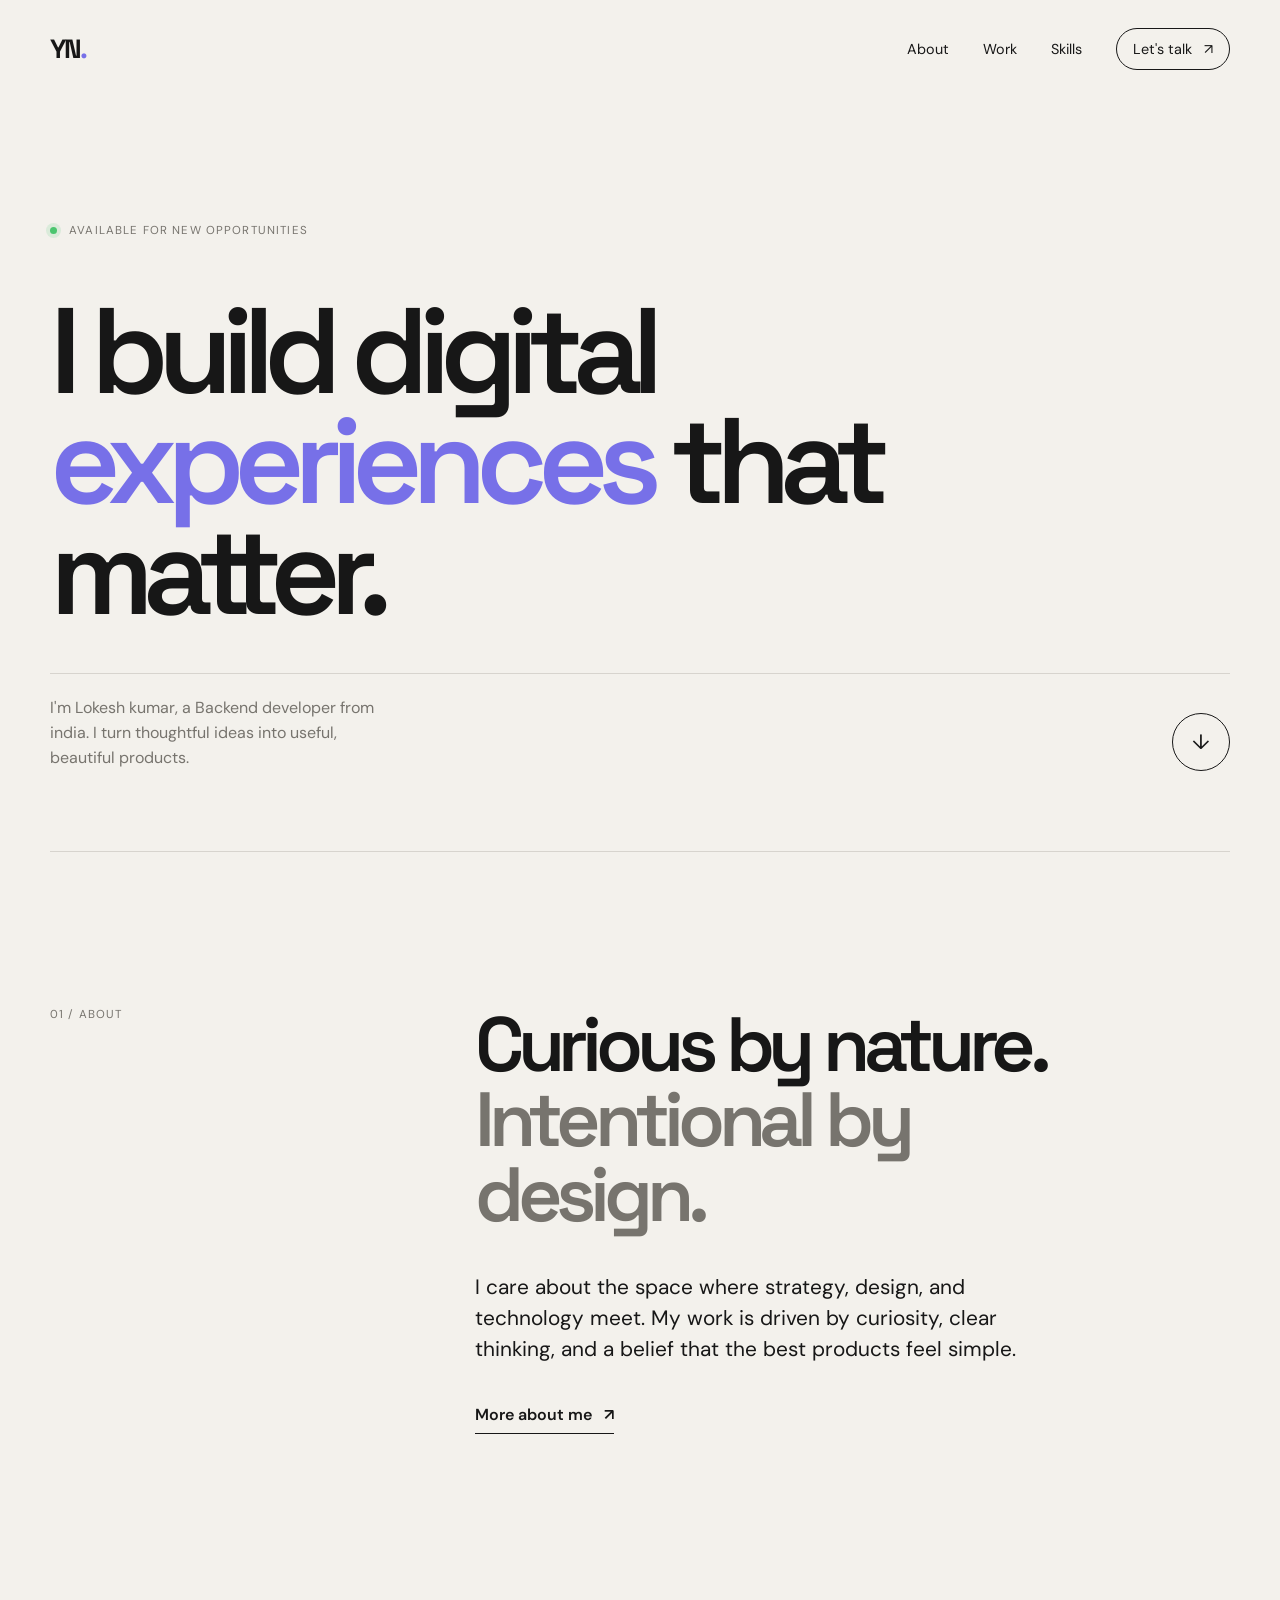
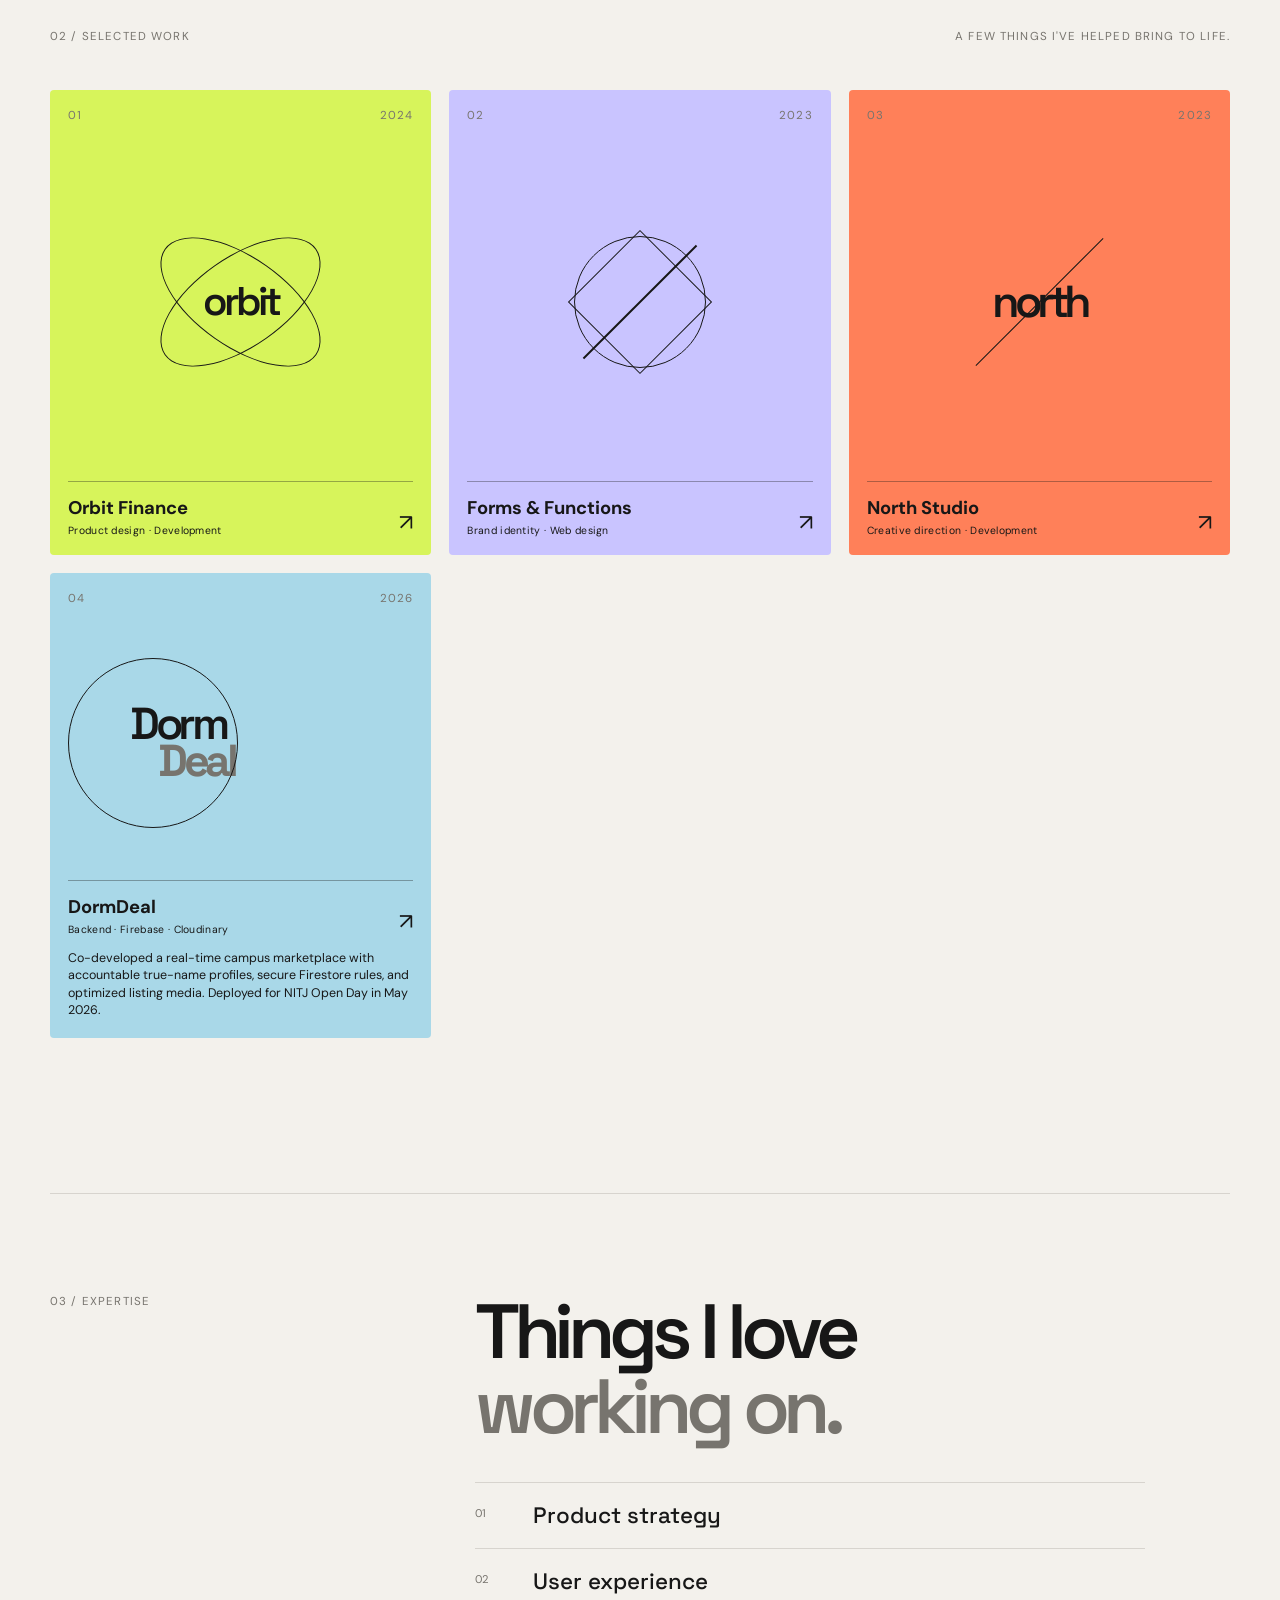
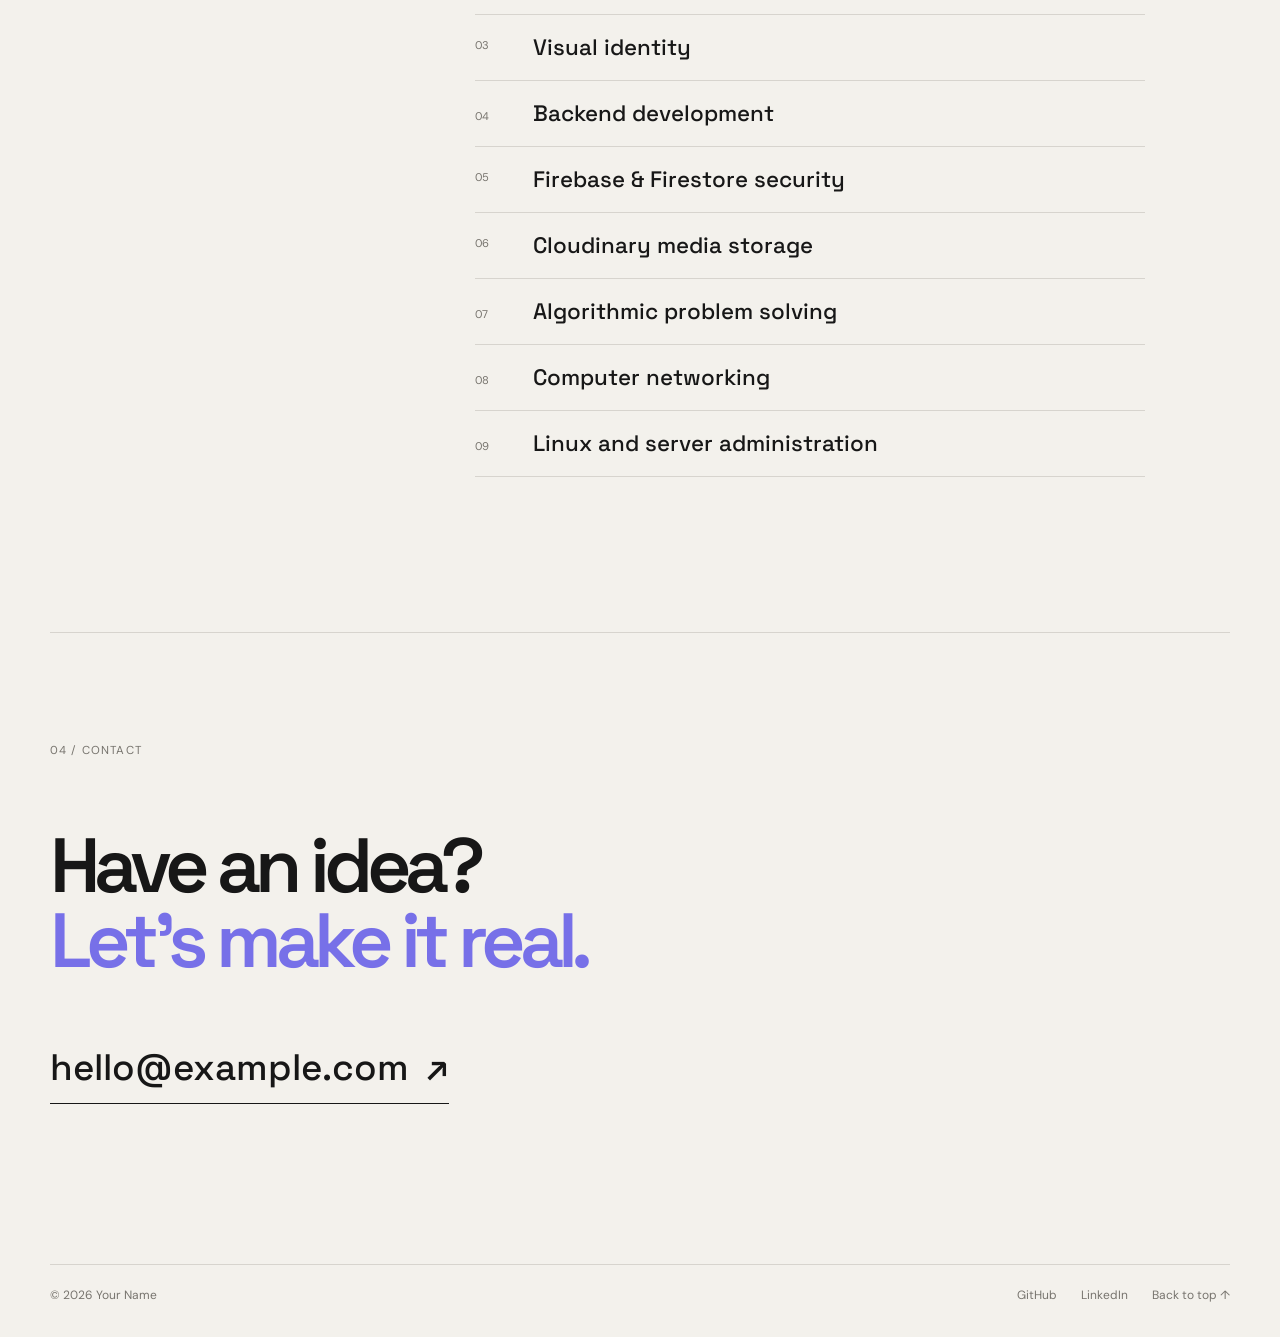
==== commit 4322cdd9: "hok" ====
--- a/index.html
+++ b/index.html
@@ -81,7 +81,7 @@
             <li><span>03</span> Visual identity</li>
             <li class="skill-dropdown">
               <button type="button" aria-expanded="false" aria-controls="fastapi-details"><span>04</span> Backend development</button>
-              <p id="fastapi-details" class="skill-details"><strong>FastAPI Notes API</strong> — Built a REST API with Python, FastAPI, and Pydantic, implementing CRUD endpoints for notes with correct HTTP status codes. Added validated <code>NoteCreate</code> and <code>Note</code> schemas, <code>Path()</code> parameter validation with <code>Annotated</code>, field-level validation with <code>Field(min_length=1)</code>, and tested 404 and 422 <code>string_too_short</code> responses. Version-controlled on GitHub with documented endpoints in the README.</p>
+              <p id="fastapi-details" class="skill-details"><strong>FastAPI Notes API</strong> — Built a REST API with Python, FastAPI, and Pydantic to manage resources through complete create, read, update, and delete operations. Focused on reliable request and response schemas, input and path-parameter validation, meaningful error handling, correct HTTP status codes, automated testing, and clear GitHub documentation.</p>
             <li><span>05</span> Firebase &amp; Firestore security</li>
             <li><span>06</span> Cloudinary media storage</li>
             <li class="skill-dropdown">
@@ -91,6 +91,10 @@
             <li class="skill-dropdown">
               <button type="button" aria-expanded="false" aria-controls="networking-details"><span>08</span> Computer networking</button>
               <p id="networking-details" class="skill-details">Familiar with the OSI and TCP/IP models, TCP, UDP, HTTP/HTTPS, DNS, and IP addressing. Exploring packet analysis with Wireshark, network protocols, network security, and communication between systems.</p>
+            </li>
+            <li class="skill-dropdown">
+              <button type="button" aria-expanded="false" aria-controls="linux-details"><span>09</span> Linux and server administration</button>
+              <p id="linux-details" class="skill-details">Building practical knowledge of Linux ownership and permission models, process and resource monitoring, package management, service administration, and remote access and file transfer workflows. This includes working with service units, secure remote tooling, and the networking fundamentals that support server administration.</p>
             </li>
           </ul>
         </div>
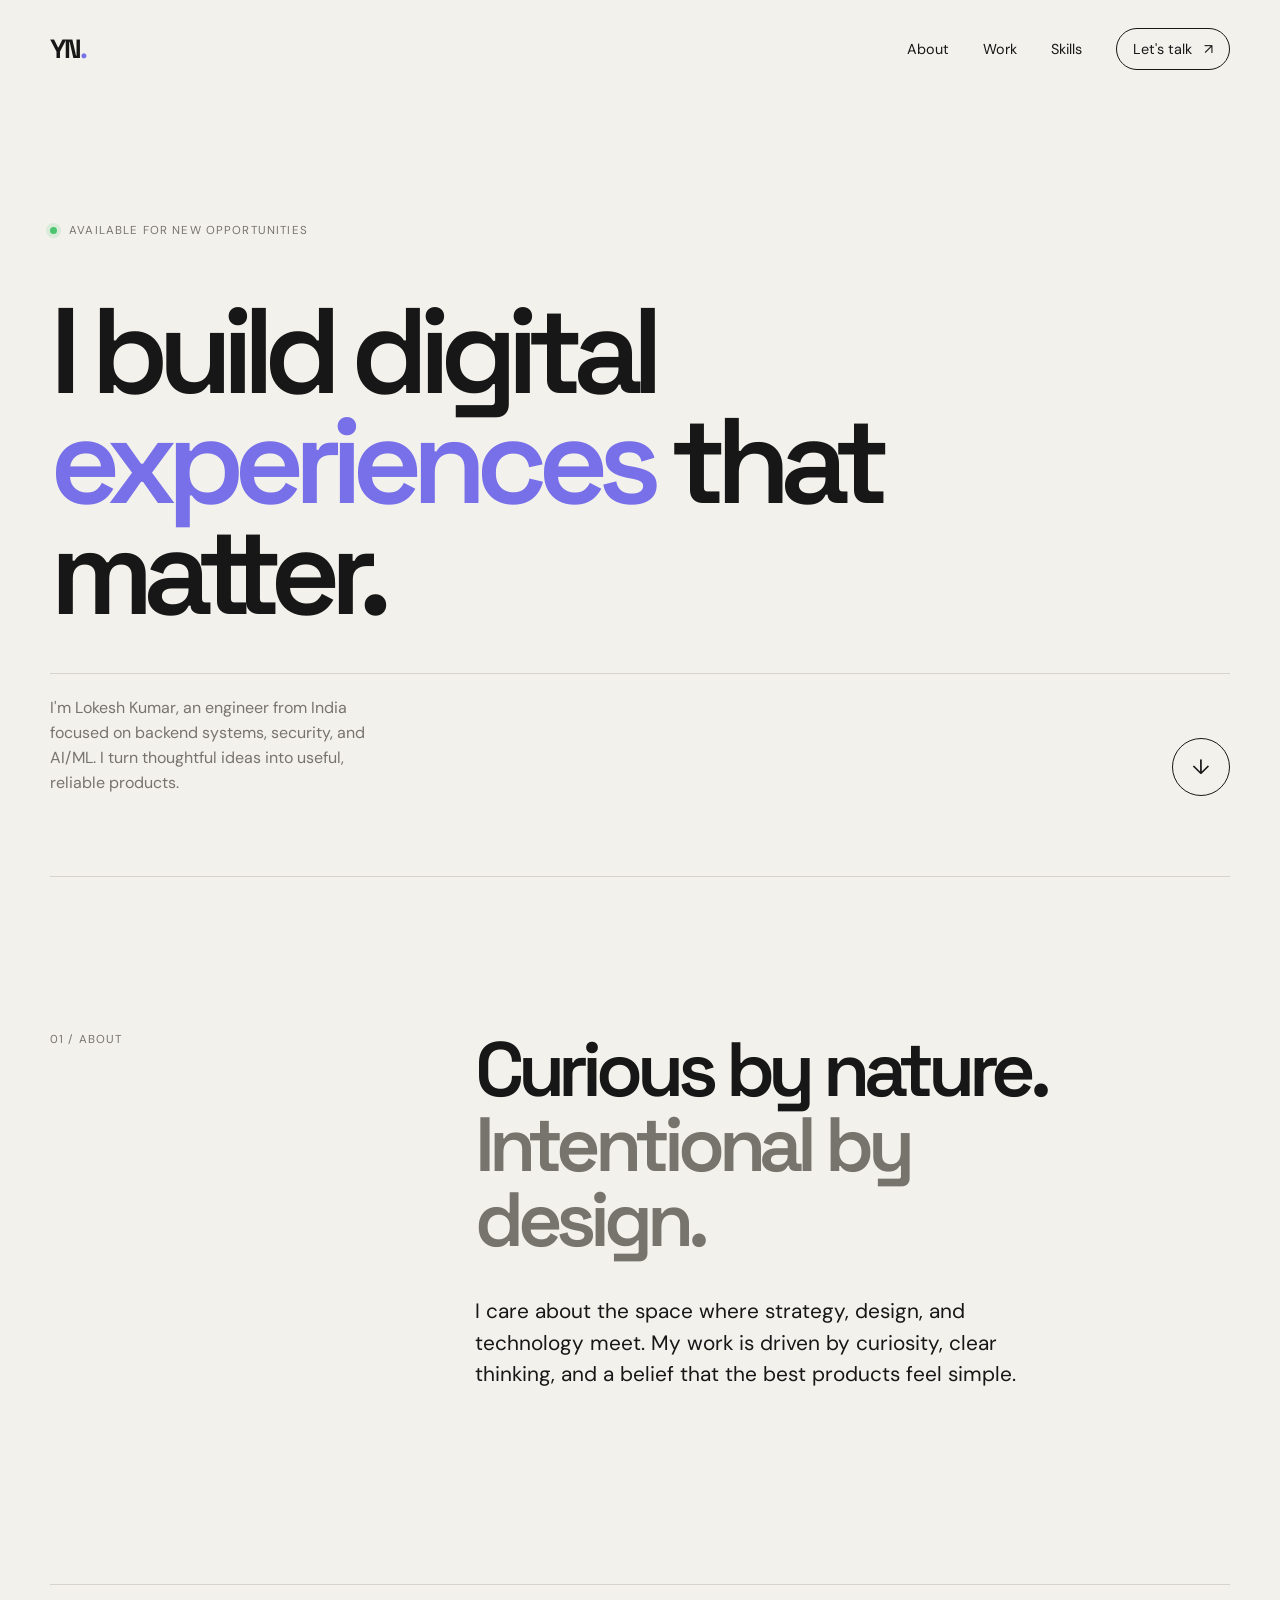
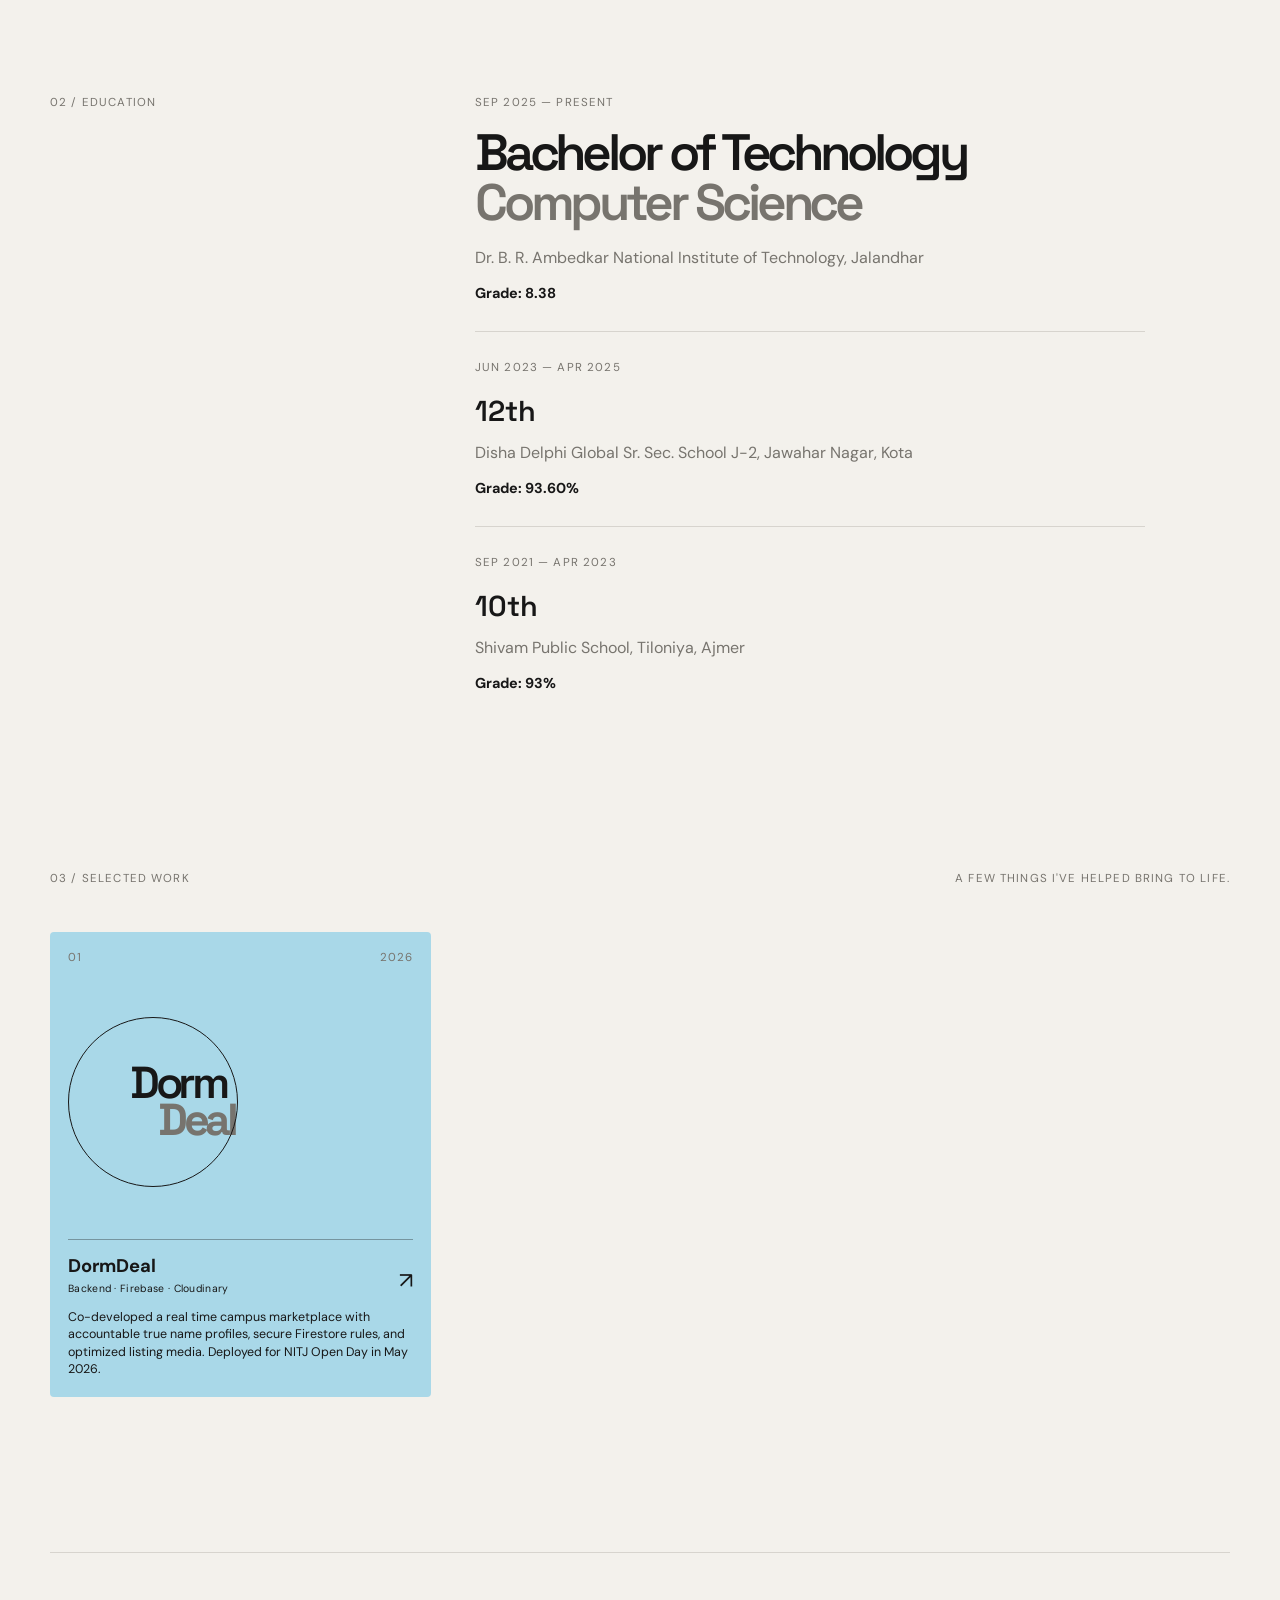
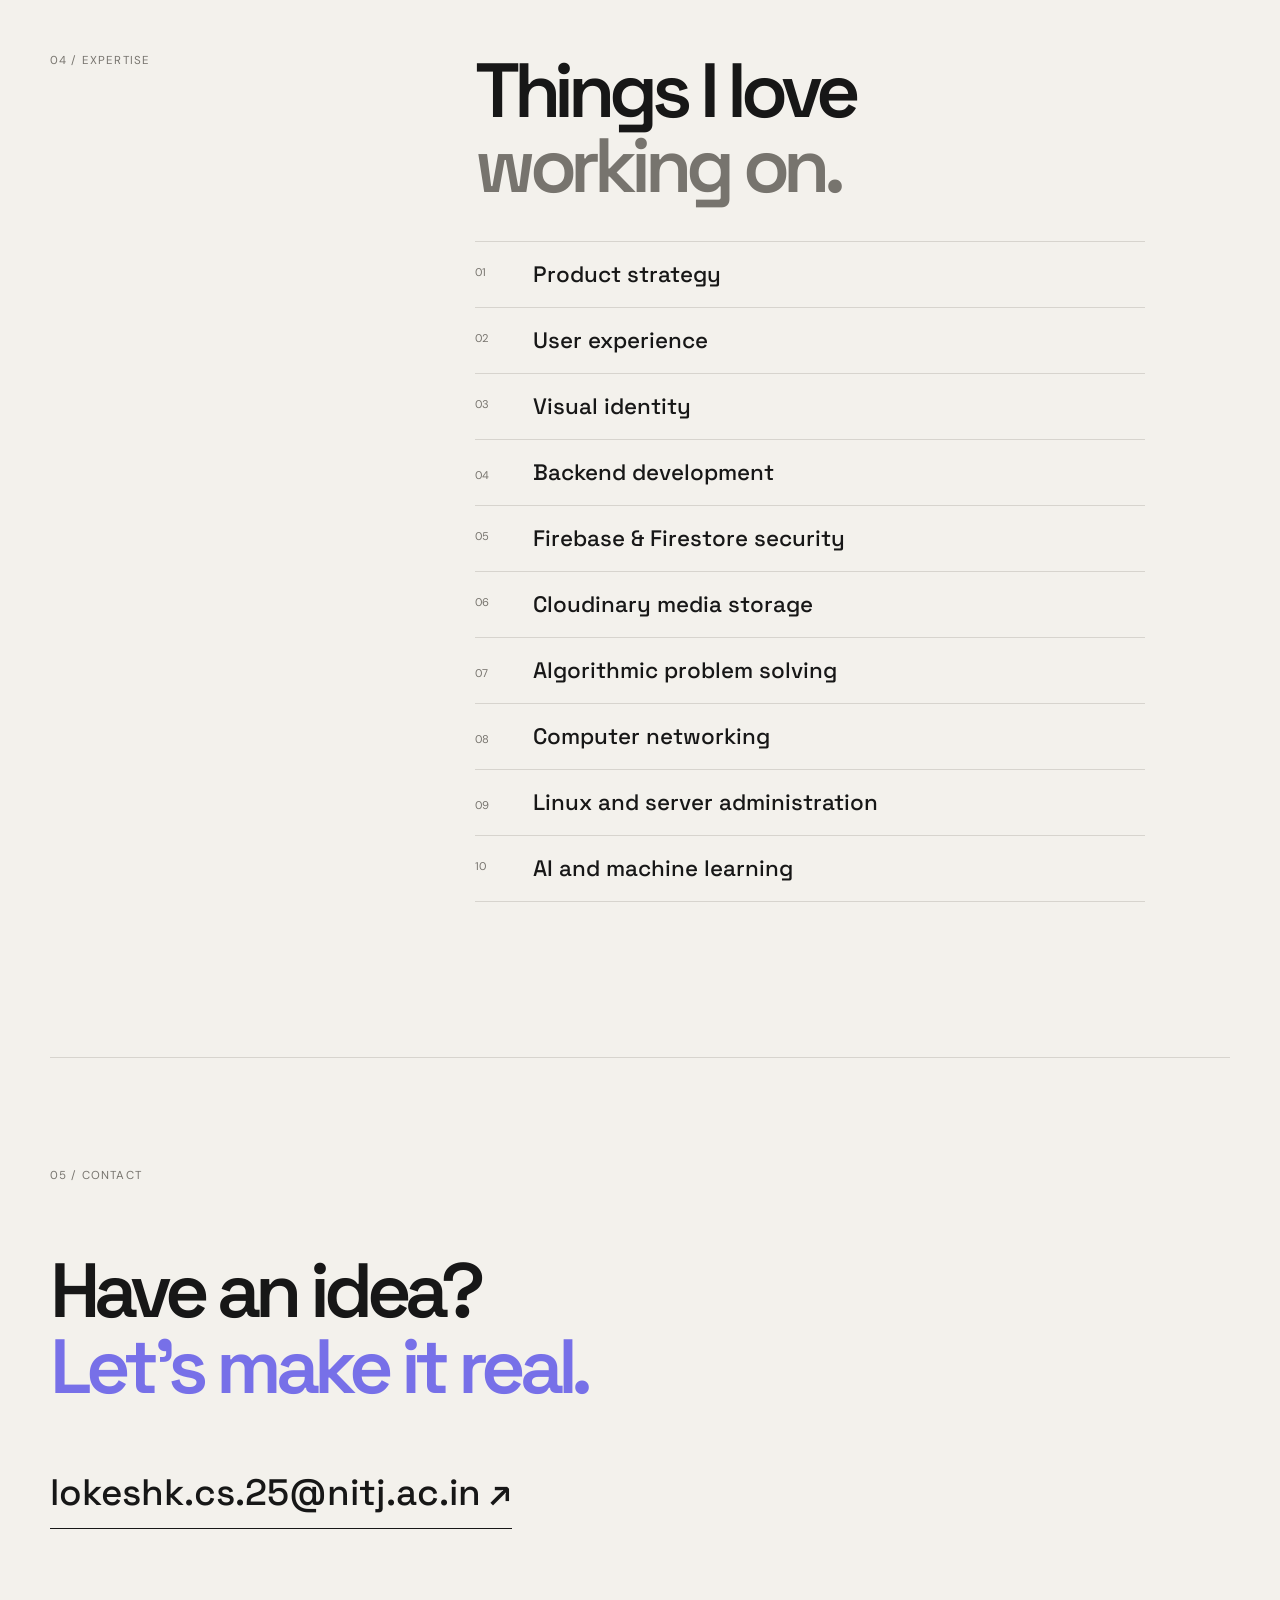
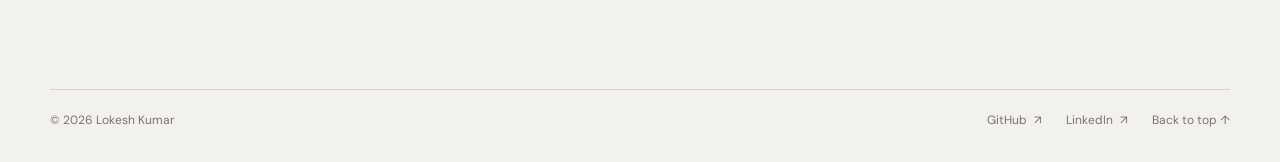
==== commit 12d4643e: "hok" ====
--- a/index.html
+++ b/index.html
@@ -27,7 +27,7 @@
         <p class="eyebrow"><span class="status-dot"></span> Available for new opportunities</p>
         <h1>I build digital<br /><em>experiences</em> that matter.</h1>
         <div class="hero-footer">
-          <p class="hero-copy">I'm Lokesh kumar, a Backend developer from india. I turn thoughtful ideas into useful, beautiful products.</p>
+          <p class="hero-copy">I'm Lokesh Kumar, an engineer from India focused on backend systems, security, and AI/ML. I turn thoughtful ideas into useful, reliable products.</p>
           <a class="circle-link" href="#work" aria-label="Scroll to selected work">↓</a>
         </div>
       </section>
@@ -37,42 +37,50 @@
         <div class="section-content">
           <h2>Curious by nature.<br /><span>Intentional by design.</span></h2>
           <p class="large-copy">I care about the space where strategy, design, and technology meet. My work is driven by curiosity, clear thinking, and a belief that the best products feel simple.</p>
-          <a class="text-link" href="https://github.com/lokeshkumarjatwa470">More about me <span>↗</span></a>
+        </div>
+      </section>
+
+      <section id="education" class="section-shell education-section">
+        <p class="section-label">02 / Education</p>
+        <div class="section-content">
+          <div class="education-item">
+            <p class="education-period">Sep 2025 — Present</p>
+            <h2>Bachelor of Technology<br /><span>Computer Science</span></h2>
+            <p>Dr. B. R. Ambedkar National Institute of Technology, Jalandhar</p>
+            <strong>Grade: 8.38</strong>
+          </div>
+          <div class="education-item">
+            <p class="education-period">Jun 2023 — Apr 2025</p>
+            <h3>12th</h3>
+            <p>Disha Delphi Global Sr. Sec. School J-2, Jawahar Nagar, Kota</p>
+            <strong>Grade: 93.60%</strong>
+          </div>
+          <div class="education-item">
+            <p class="education-period">Sep 2021 — Apr 2023</p>
+            <h3>10th</h3>
+            <p>Shivam Public School, Tiloniya, Ajmer</p>
+            <strong>Grade: 93%</strong>
+          </div>
         </div>
       </section>
 
       <section id="work" class="section-shell work-section">
         <div class="section-heading">
-          <p class="section-label">02 / Selected work</p>
+          <p class="section-label">03 / Selected work</p>
           <p class="muted">A few things I've helped bring to life.</p>
         </div>
         <div class="projects">
-          <article class="project-card project-card--lime">
-            <div class="project-top"><span>01</span><span>2024</span></div>
-            <div class="project-visual visual-orbit"><span class="orbit orbit-one"></span><span class="orbit orbit-two"></span><strong>orbit</strong></div>
-            <div class="project-meta"><div><h3>Orbit Finance</h3><p>Product design · Development</p></div><a href="#" aria-label="View Orbit Finance project">↗</a></div>
-          </article>
-          <article class="project-card project-card--lavender">
-            <div class="project-top"><span>02</span><span>2023</span></div>
-            <div class="project-visual visual-forms"><span class="shape shape-one"></span><span class="shape shape-two"></span><span class="shape shape-three"></span></div>
-            <div class="project-meta"><div><h3>Forms &amp; Functions</h3><p>Brand identity · Web design</p></div><a href="#" aria-label="View Forms and Functions project">↗</a></div>
-          </article>
-          <article class="project-card project-card--orange">
-            <div class="project-top"><span>03</span><span>2023</span></div>
-            <div class="project-visual visual-north"><span>north</span><i></i></div>
-            <div class="project-meta"><div><h3>North Studio</h3><p>Creative direction · Development</p></div><a href="#" aria-label="View North Studio project">↗</a></div>
-          </article>
           <article class="project-card project-card--blue">
-            <div class="project-top"><span>04</span><span>2026</span></div>
+            <div class="project-top"><span>01</span><span>2026</span></div>
             <div class="project-visual visual-dormdeal"><span>Dorm</span><strong>Deal</strong><i></i></div>
-            <div class="project-meta"><div><h3>DormDeal</h3><p>Backend · Firebase · Cloudinary</p></div><a href="#" aria-label="View DormDeal project">↗</a></div>
-            <p class="project-detail">Co-developed a real-time campus marketplace with accountable true-name profiles, secure Firestore rules, and optimized listing media. Deployed for NITJ Open Day in May 2026.</p>
+            <div class="project-meta"><div><h3>DormDeal</h3><p>Backend · Firebase · Cloudinary</p></div><a href="dormdeal.html" aria-label="View DormDeal project">↗</a></div>
+            <p class="project-detail">Co-developed a real time campus marketplace with accountable true name profiles, secure Firestore rules, and optimized listing media. Deployed for NITJ Open Day in May 2026.</p>
           </article>
         </div>
       </section>
 
       <section id="skills" class="section-shell split-section skills-section">
-        <p class="section-label">03 / Expertise</p>
+        <p class="section-label">04 / Expertise</p>
         <div class="section-content">
           <h2>Things I love<br /><span>working on.</span></h2>
           <ul class="skills-list">
@@ -82,6 +90,7 @@
             <li class="skill-dropdown">
               <button type="button" aria-expanded="false" aria-controls="fastapi-details"><span>04</span> Backend development</button>
               <p id="fastapi-details" class="skill-details"><strong>FastAPI Notes API</strong> — Built a REST API with Python, FastAPI, and Pydantic to manage resources through complete create, read, update, and delete operations. Focused on reliable request and response schemas, input and path-parameter validation, meaningful error handling, correct HTTP status codes, automated testing, and clear GitHub documentation.</p>
+            </li>
             <li><span>05</span> Firebase &amp; Firestore security</li>
             <li><span>06</span> Cloudinary media storage</li>
             <li class="skill-dropdown">
@@ -96,20 +105,25 @@
               <button type="button" aria-expanded="false" aria-controls="linux-details"><span>09</span> Linux and server administration</button>
               <p id="linux-details" class="skill-details">Building practical knowledge of Linux ownership and permission models, process and resource monitoring, package management, service administration, and remote access and file transfer workflows. This includes working with service units, secure remote tooling, and the networking fundamentals that support server administration.</p>
             </li>
+            <li><span>10</span> AI and machine learning</li>
           </ul>
         </div>
       </section>
 
       <section id="contact" class="contact-section section-shell">
-        <p class="section-label">04 / Contact</p>
+        <p class="section-label">05 / Contact</p>
         <h2>Have an idea?<br /><em>Let's make it real.</em></h2>
-        <a class="contact-email" href="mailto:hello@example.com">hello@example.com <span>↗</span></a>
+        <a class="contact-email" href="mailto:lokeshk.cs.25@nitj.ac.in">lokeshk.cs.25@nitj.ac.in <span aria-hidden="true">↗</span></a>
       </section>
     </main>
 
     <footer class="site-footer section-shell">
-      <p>© <span id="year"></span> Your Name</p>
-      <div class="social-links"><a href="https://github.com/" target="_blank" rel="noreferrer">GitHub</a><a href="https://www.linkedin.com/" target="_blank" rel="noreferrer">LinkedIn</a><a href="#top">Back to top ↑</a></div>
+      <p>© <span id="year"></span> Lokesh Kumar</p>
+      <nav class="social-links" aria-label="Social links">
+        <a href="https://github.com/lokeshkumarjatwa470" target="_blank" rel="noreferrer">GitHub <span>↗</span></a>
+        <a href="https://www.linkedin.com/in/lokesh-kumar-32410436a" target="_blank" rel="noreferrer">LinkedIn <span>↗</span></a>
+        <a href="#top">Back to top ↑</a>
+      </nav>
     </footer>
     <script src="script.js"></script>
   </body>
--- a/styles.css
+++ b/styles.css
@@ -51,6 +51,15 @@
 h2 span { color: var(--muted); }
 .large-copy { max-width: 560px; margin-bottom: 40px; font-size: 1.3rem; line-height: 1.5; }
 .text-link { display: inline-block; border-bottom: 1px solid var(--ink); padding-bottom: 8px; font-weight: 600; }
+.education-section { display: grid; grid-template-columns: 28% 1fr; gap: 8%; padding: 110px 0; border-top: 1px solid var(--line); }
+.education-item { padding: 28px 0; border-bottom: 1px solid var(--line); }
+.education-item:first-child { padding-top: 0; }
+.education-item:last-child { border-bottom: 0; }
+.education-period { margin-bottom: 18px; color: var(--muted); font-size: .72rem; letter-spacing: .1em; text-transform: uppercase; }
+.education-item h2 { margin-bottom: 18px; font-size: clamp(2.2rem, 4vw, 3.8rem); }
+.education-item h3 { margin-bottom: 12px; font: 600 1.8rem "Space Grotesk"; }
+.education-item p:not(.education-period) { max-width: 560px; margin-bottom: 12px; color: var(--muted); line-height: 1.5; }
+.education-item strong { font-size: .9rem; }
 .work-section { padding: 40px 0 155px; }
 .section-heading { display: flex; justify-content: space-between; align-items: baseline; margin-bottom: 34px; }
 .projects { display: grid; grid-template-columns: repeat(3, 1fr); gap: 18px; }
@@ -100,11 +109,34 @@
 .skill-details.is-open { display: block; }
 .contact-section { padding: 110px 0 160px; border-top: 1px solid var(--line); }
 .contact-section h2 { margin: 70px 0 65px; }
-.contact-email { display: inline-block; font: 500 clamp(1.4rem, 3vw, 2.3rem) "Space Grotesk"; border-bottom: 1px solid var(--ink); padding-bottom: 12px; transition: color .2s ease, border-color .2s ease; }
+.contact-email { display: inline-flex; align-items: center; max-width: 100%; font: 500 clamp(1.4rem, 3vw, 2.3rem) "Space Grotesk"; border-bottom: 1px solid var(--ink); padding-bottom: 12px; transition: color .2s ease, border-color .2s ease; }
 .contact-email:hover { color: #7770e8; border-color: #7770e8; }
-.site-footer { display: flex; justify-content: space-between; padding: 22px 0 34px; border-top: 1px solid var(--line); color: var(--muted); font-size: .75rem; }
+.site-footer { display: flex; align-items: center; justify-content: space-between; gap: 30px; padding: 22px 0 34px; border-top: 1px solid var(--line); color: var(--muted); font-size: .75rem; }
 .site-footer p { margin: 0; }
-.social-links { display: flex; gap: 24px; }
+.social-links { display: flex; align-items: center; gap: 24px; }
+.social-links a { white-space: nowrap; }
+.social-links a span { margin-left: 4px; }
+.case-study-header { padding: 28px 0; border-bottom: 1px solid var(--line); }
+.case-study-header .brand { display: inline-block; }
+.case-study-main { padding: 105px 0 140px; }
+.case-study-kicker { color: var(--muted); font-size: .72rem; letter-spacing: .1em; text-transform: uppercase; }
+.case-study-title { max-width: 930px; margin: 38px 0 28px; font: 600 clamp(3.8rem, 9vw, 8rem)/.9 "Space Grotesk", sans-serif; letter-spacing: -.09em; }
+.case-study-intro { max-width: 650px; color: var(--muted); font-size: 1.25rem; line-height: 1.55; }
+.case-study-hero { display: grid; grid-template-columns: 1.2fr .8fr; gap: 18px; margin: 85px 0 115px; }
+.case-study-visual { min-height: 390px; display: grid; place-items: center; overflow: hidden; background: var(--blue); }
+.case-study-visual .visual-dormdeal { width: 100%; height: 100%; font-size: clamp(3rem, 7vw, 6rem); }
+.case-study-meta { display: grid; grid-template-columns: 1fr 1fr; gap: 18px; }
+.case-study-meta div { padding: 26px; background: var(--ink); color: var(--paper); }
+.case-study-meta dt { margin-bottom: 18px; color: #aaa7a0; font-size: .7rem; letter-spacing: .1em; text-transform: uppercase; }
+.case-study-meta dd { margin: 0; font: 500 1.15rem/1.35 "Space Grotesk"; }
+.case-study-section { display: grid; grid-template-columns: 28% 1fr; gap: 8%; padding: 85px 0; border-top: 1px solid var(--line); }
+.case-study-section h2 { margin: 0; font-size: clamp(2.2rem, 4vw, 3.8rem); }
+.case-study-section p { max-width: 680px; color: var(--muted); font-size: 1.15rem; line-height: 1.65; }
+.case-study-section p:last-child { margin-bottom: 0; }
+.case-study-list { display: grid; grid-template-columns: 1fr 1fr; gap: 18px; margin: 0; padding: 0; list-style: none; }
+.case-study-list li { padding: 22px; border: 1px solid var(--line); font: 500 1.1rem/1.35 "Space Grotesk"; }
+.case-study-list span { display: block; margin-bottom: 28px; color: var(--muted); font: .7rem "DM Sans"; }
+.case-study-back { display: inline-block; margin-top: 30px; border-bottom: 1px solid var(--ink); padding-bottom: 8px; font-weight: 600; }
 @keyframes rise-in { from { opacity: 0; transform: translateY(18px); } to { opacity: 1; transform: translateY(0); } }
 @media (prefers-reduced-motion: reduce) {
   *, *::before, *::after { scroll-behavior: auto !important; animation-duration: .01ms !important; transition-duration: .01ms !important; }
@@ -120,6 +152,7 @@
   .hero-footer { align-items: flex-start; }
   .circle-link { flex: 0 0 auto; margin-left: 20px; }
   .split-section { grid-template-columns: 1fr; gap: 50px; padding: 90px 0; }
+  .education-section { grid-template-columns: 1fr; gap: 50px; padding: 90px 0; }
   .section-heading { display: block; }
   .section-heading .muted { margin-top: 25px; }
   .projects { grid-template-columns: 1fr; }
@@ -128,5 +161,12 @@
   .contact-section { padding: 90px 0; }
   .contact-section h2 { margin: 55px 0; }
   .site-footer { display: block; }
-  .social-links { margin-top: 20px; flex-wrap: wrap; }
+  .social-links { margin-top: 20px; gap: 14px 20px; flex-wrap: wrap; }
+  .case-study-main { padding: 75px 0 90px; }
+  .case-study-title { font-size: clamp(3.4rem, 16vw, 5.5rem); }
+  .case-study-hero, .case-study-section { grid-template-columns: 1fr; gap: 38px; }
+  .case-study-hero { margin: 60px 0 80px; }
+  .case-study-visual { min-height: 300px; }
+  .case-study-meta { grid-template-columns: 1fr 1fr; }
+  .case-study-section { padding: 65px 0; }
 }
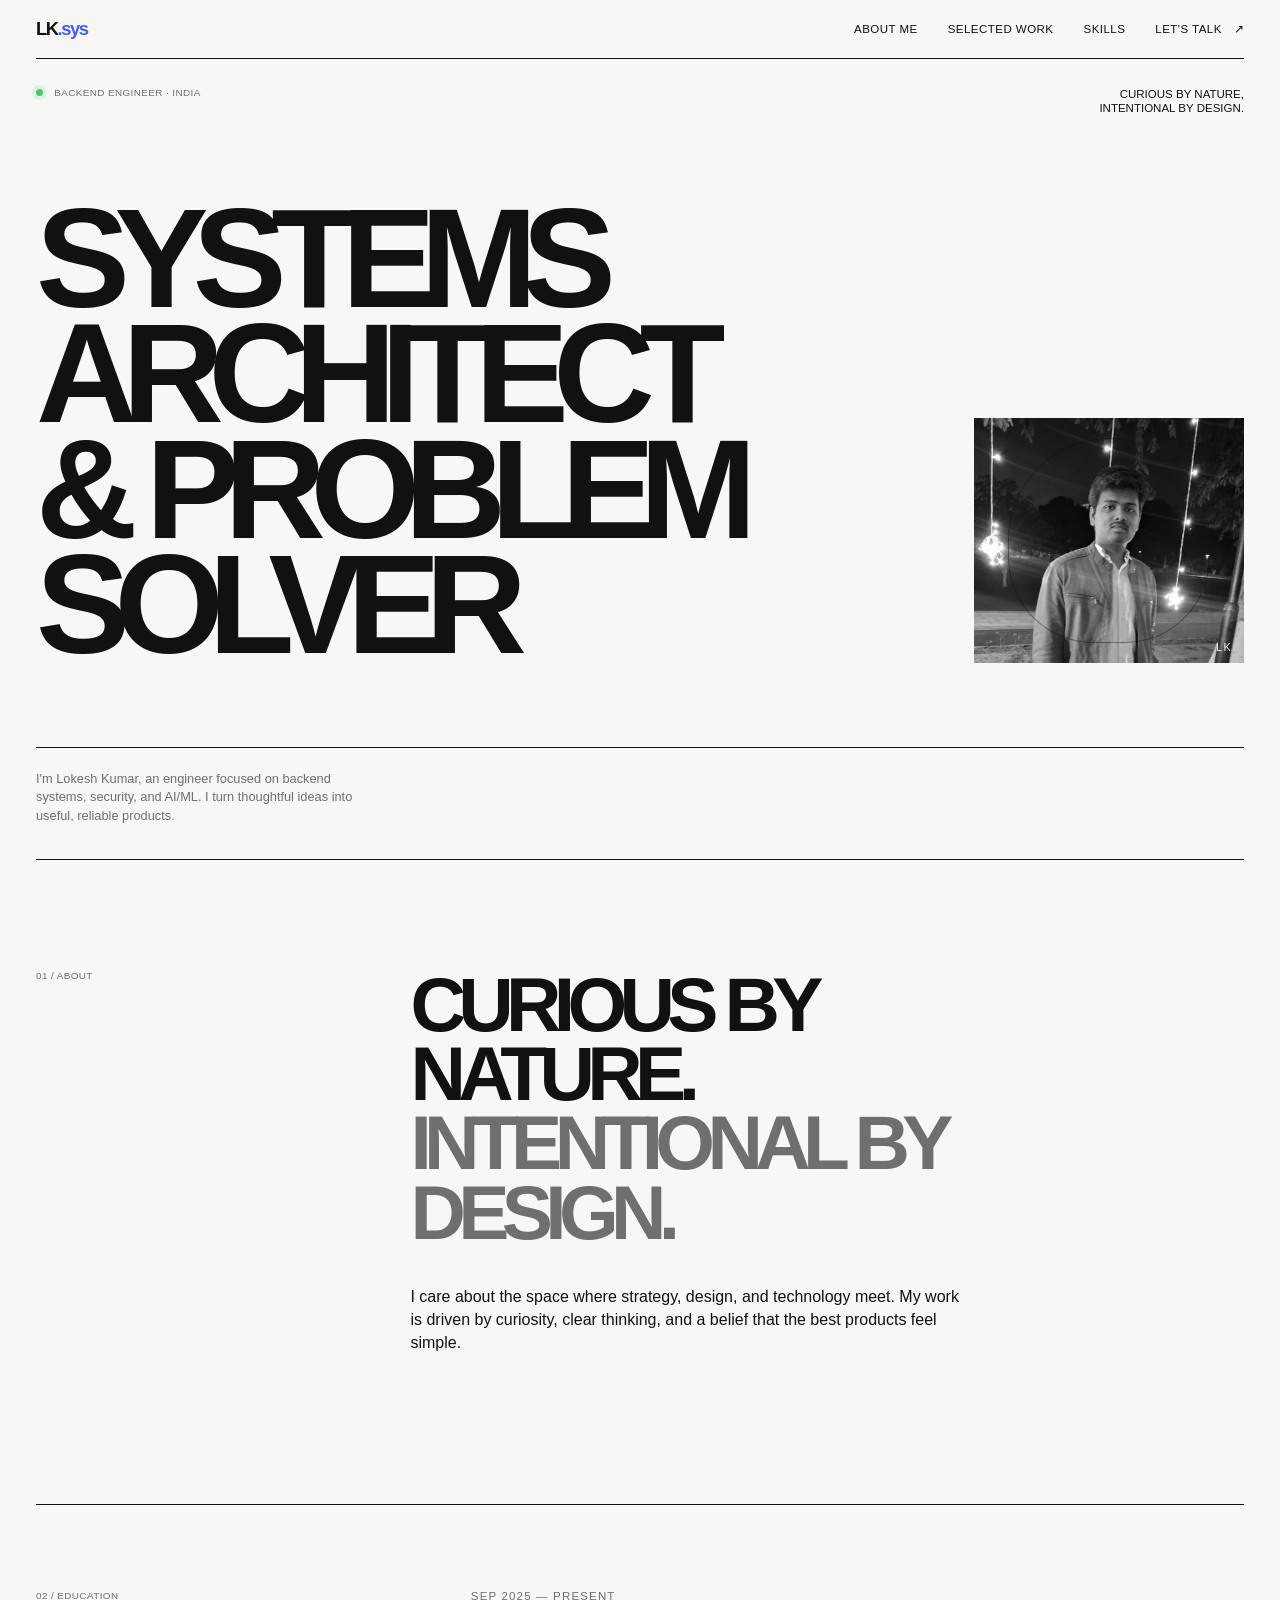
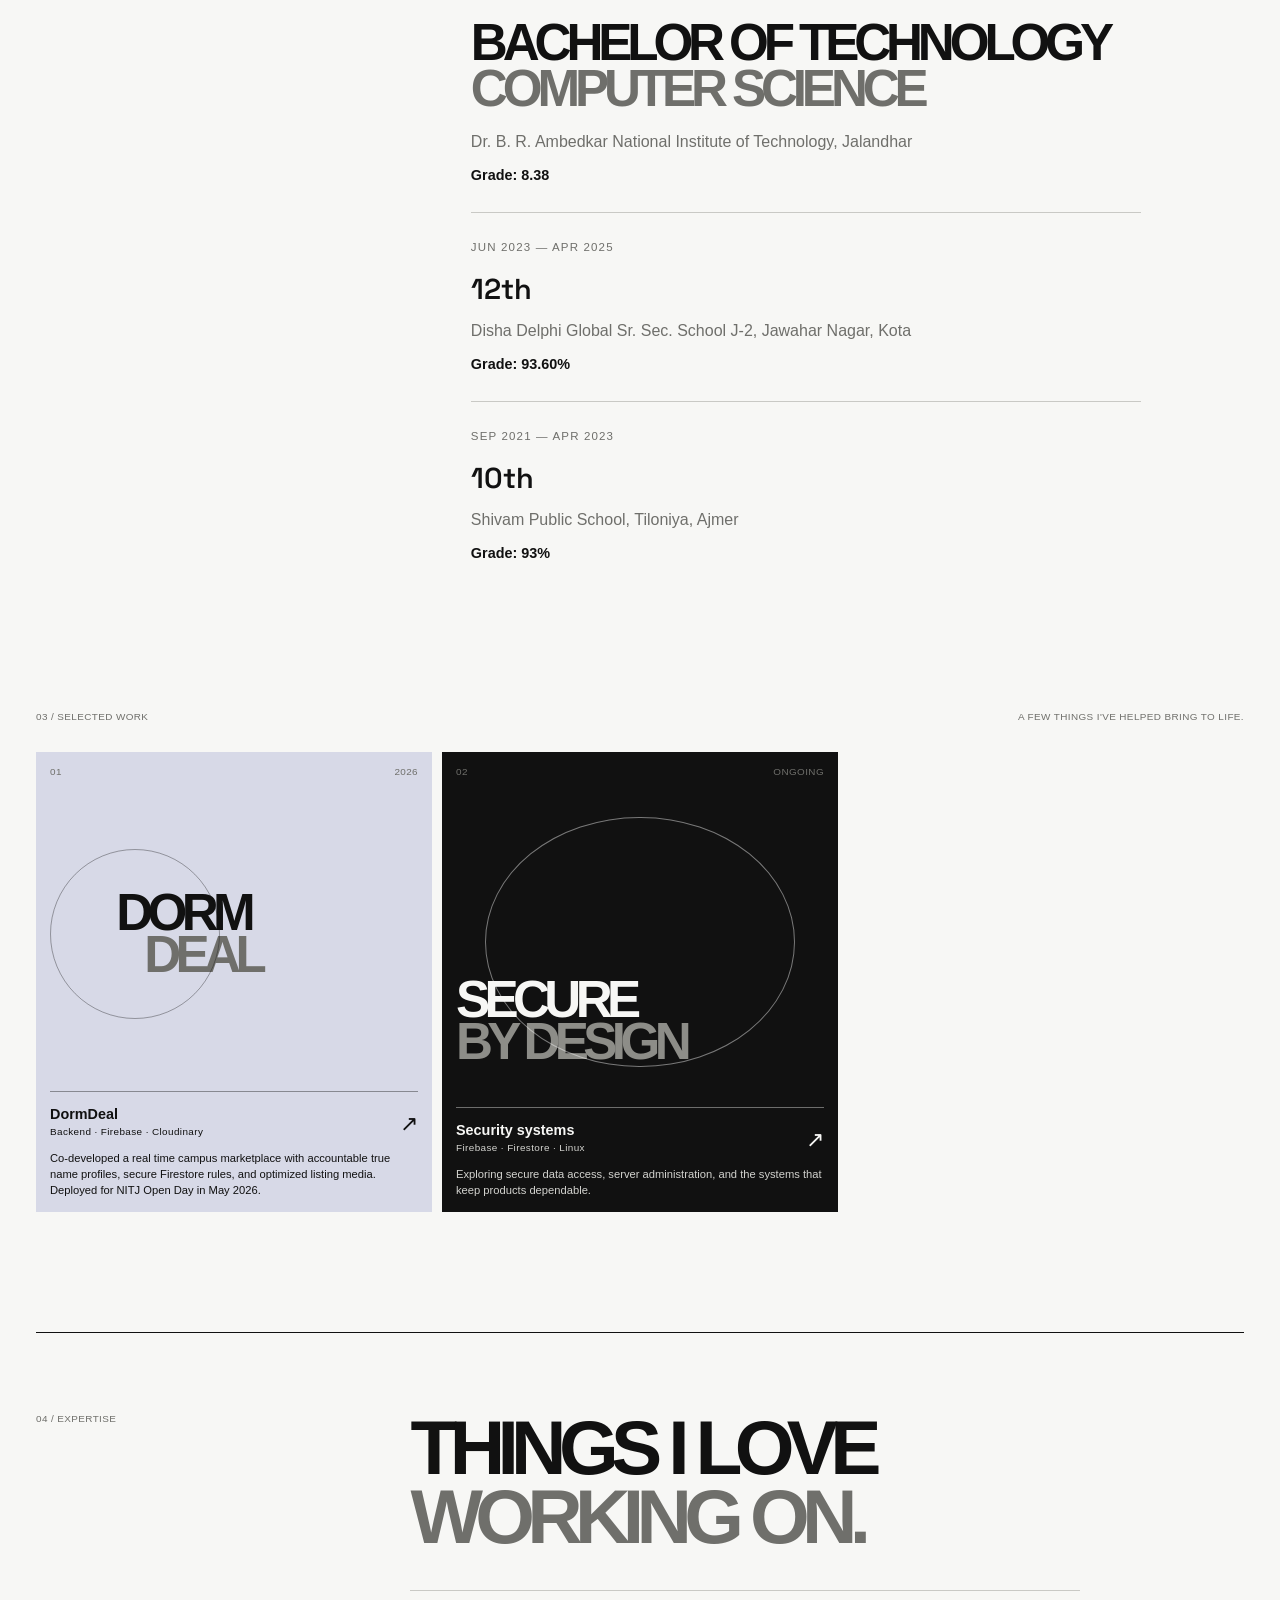
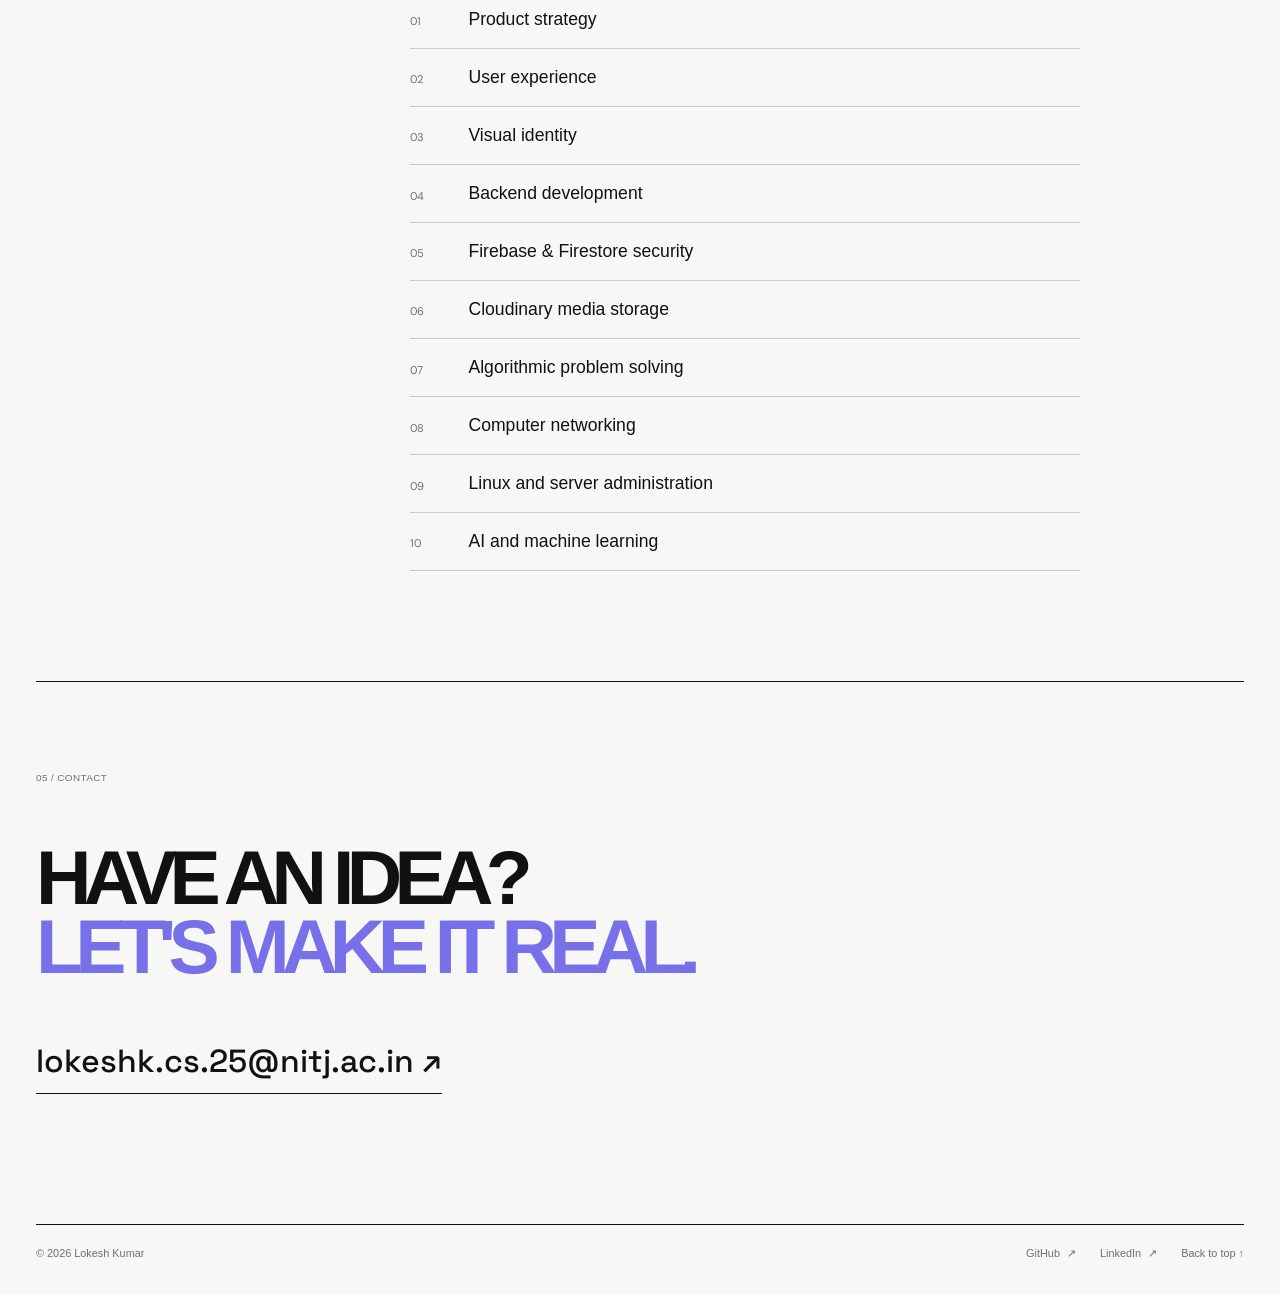
==== commit 3e869986: "hok" ====
--- a/index.html
+++ b/index.html
@@ -12,11 +12,11 @@
   </head>
   <body>
     <header class="site-header">
-      <a class="brand" href="#top" aria-label="Homepage">YN<span>.</span></a>
+      <a class="brand" href="#top" aria-label="Homepage">LK<span>.sys</span></a>
       <button class="menu-toggle" type="button" aria-expanded="false" aria-controls="site-nav">Menu</button>
       <nav id="site-nav" class="site-nav" aria-label="Main navigation">
-        <a href="#about">About</a>
-        <a href="#work">Work</a>
+        <a href="#about">About me</a>
+        <a href="#work">Selected work</a>
         <a href="#skills">Skills</a>
         <a href="#contact" class="nav-cta">Let's talk <span>↗</span></a>
       </nav>
@@ -24,11 +24,19 @@
 
     <main id="top">
       <section class="hero section-shell">
-        <p class="eyebrow"><span class="status-dot"></span> Available for new opportunities</p>
-        <h1>I build digital<br /><em>experiences</em> that matter.</h1>
+        <div class="hero-intro">
+          <p class="eyebrow"><span class="status-dot"></span> Backend engineer · India</p>
+          <p class="hero-note">Curious by nature,<br />intentional by design.</p>
+        </div>
+        <div class="hero-title">
+          <h1>Systems architect<br /><em>&amp; problem solver</em></h1>
+          <div class="hero-art">
+            <img src="images/profile.png" alt="Lokesh Kumar outdoors" />
+            <span>LK</span>
+          </div>
+        </div>
         <div class="hero-footer">
-          <p class="hero-copy">I'm Lokesh Kumar, an engineer from India focused on backend systems, security, and AI/ML. I turn thoughtful ideas into useful, reliable products.</p>
-          <a class="circle-link" href="#work" aria-label="Scroll to selected work">↓</a>
+          <p class="hero-copy">I'm Lokesh Kumar, an engineer focused on backend systems, security, and AI/ML. I turn thoughtful ideas into useful, reliable products.</p>
         </div>
       </section>
 
@@ -75,6 +83,12 @@
             <div class="project-visual visual-dormdeal"><span>Dorm</span><strong>Deal</strong><i></i></div>
             <div class="project-meta"><div><h3>DormDeal</h3><p>Backend · Firebase · Cloudinary</p></div><a href="dormdeal.html" aria-label="View DormDeal project">↗</a></div>
             <p class="project-detail">Co-developed a real time campus marketplace with accountable true name profiles, secure Firestore rules, and optimized listing media. Deployed for NITJ Open Day in May 2026.</p>
+          </article>
+          <article class="project-card project-card--dark">
+            <div class="project-top"><span>02</span><span>Ongoing</span></div>
+            <div class="project-visual visual-security"><span>Secure</span><strong>by design</strong><i></i></div>
+            <div class="project-meta"><div><h3>Security systems</h3><p>Firebase · Firestore · Linux</p></div><a href="#skills" aria-label="View security work">↗</a></div>
+            <p class="project-detail">Exploring secure data access, server administration, and the systems that keep products dependable.</p>
           </article>
         </div>
       </section>
--- a/styles.css
+++ b/styles.css
@@ -170,3 +170,163 @@
   .case-study-meta { grid-template-columns: 1fr 1fr; }
   .case-study-section { padding: 65px 0; }
 }
+
+/* Reference-inspired monochrome portfolio theme */
+:root {
+  --ink: #111111;
+  --paper: #f7f7f5;
+  --muted: #6f6f6b;
+  --line: #c9c9c5;
+  --accent: #4b5df0;
+  --blue: #d7d9e7;
+}
+
+body {
+  background: var(--paper);
+  font-family: Arial, Helvetica, sans-serif;
+}
+
+.section-shell, .site-header { width: min(1240px, calc(100% - 72px)); }
+.site-header { padding: 18px 0; border-bottom: 1px solid var(--ink); }
+.brand { font: 700 1.15rem Arial, sans-serif; letter-spacing: -.08em; }
+.brand span { color: var(--accent); }
+.site-nav { gap: 30px; font-size: .72rem; }
+.site-nav a { text-transform: uppercase; letter-spacing: .04em; }
+.nav-cta { border: 0; border-radius: 0; padding: 0; }
+.nav-cta:hover { color: var(--accent); background: transparent; }
+
+.hero {
+  min-height: 700px;
+  padding: 28px 0 34px;
+  justify-content: flex-start;
+}
+.hero-intro { display: flex; justify-content: space-between; align-items: flex-start; }
+.eyebrow, .section-label, .project-top, .muted, .project-meta p {
+  font-size: .62rem;
+  letter-spacing: .04em;
+}
+.hero-note {
+  max-width: 190px;
+  margin: 0;
+  font-size: .72rem;
+  line-height: 1.25;
+  text-align: right;
+  text-transform: uppercase;
+}
+.hero-title {
+  position: relative;
+  display: grid;
+  grid-template-columns: minmax(0, 1fr) 270px;
+  gap: 32px;
+  align-items: end;
+  margin-top: 85px;
+}
+h1 {
+  max-width: none;
+  margin: 0;
+  font: 700 clamp(4.5rem, 11vw, 10.5rem)/.82 Arial, sans-serif;
+  letter-spacing: -.11em;
+  text-transform: uppercase;
+}
+h1 em { color: var(--ink); font-style: normal; }
+.hero-art {
+  position: relative;
+  height: 245px;
+  overflow: hidden;
+  filter: grayscale(1);
+}
+.hero-art img {
+  display: block;
+  width: 100%;
+  height: 100%;
+  object-fit: cover;
+  object-position: center 35%;
+}
+.hero-art::after {
+  content: "";
+  position: absolute;
+  inset: 20px 34px;
+  border: 1px solid rgba(17,17,17,.4);
+  border-radius: 50% 50% 42% 42%;
+}
+.hero-art span {
+  position: absolute;
+  right: 12px;
+  bottom: 10px;
+  color: rgba(255,255,255,.9);
+  font-size: .68rem;
+  letter-spacing: .12em;
+}
+.hero-footer { margin-top: 84px; border-top-color: var(--ink); }
+.hero-copy { max-width: 330px; font-size: .8rem; line-height: 1.45; }
+.circle-link {
+  width: 50px;
+  height: 50px;
+  border-color: var(--ink);
+  color: var(--paper);
+  background: var(--accent);
+  border: 0;
+}
+.circle-link:hover { background: var(--ink); }
+
+.split-section, .education-section, .contact-section, .case-study-section {
+  border-top-color: var(--ink);
+}
+.split-section { grid-template-columns: 24% 1fr; gap: 7%; padding: 110px 0; }
+h2 { font: 700 clamp(2.8rem, 6vw, 6rem)/.9 Arial, sans-serif; letter-spacing: -.1em; text-transform: uppercase; }
+h2 span { color: var(--muted); }
+.large-copy { font-size: 1rem; line-height: 1.45; }
+.education-section { padding: 85px 0; }
+.work-section { padding: 36px 0 120px; }
+.section-heading { margin-bottom: 20px; }
+.projects { grid-template-columns: repeat(3, 1fr); gap: 10px; }
+.project-card {
+  min-height: 460px;
+  padding: 14px;
+  border-radius: 0;
+  background: #e7e7e4;
+  color: var(--ink);
+}
+.project-card--blue { background: #d7d9e7; }
+.project-card--light { background: #e9e9e6; }
+.project-card--dark { background: #111; color: #f7f7f5; }
+.project-card--dark .project-meta { border-top-color: rgba(247,247,245,.4); }
+.project-card--dark .project-meta p, .project-card--dark .project-detail { color: #d3d3cf; }
+.project-visual { min-height: 285px; }
+.visual-dormdeal, .visual-api, .visual-security {
+  font: 700 clamp(2.2rem, 4vw, 4rem)/.82 Arial, sans-serif;
+  letter-spacing: -.11em;
+  text-transform: uppercase;
+}
+.visual-dormdeal strong { color: var(--muted); }
+.visual-dormdeal i { border-color: rgba(17,17,17,.35); }
+.visual-api { justify-items: start; align-content: center; padding-left: 12%; }
+.visual-api strong { margin-left: 32px; color: var(--accent); }
+.visual-api i { position: absolute; width: 150px; height: 150px; border: 1px solid var(--ink); border-radius: 50%; }
+.visual-security { place-items: start; align-content: end; padding: 0 0 12%; }
+.visual-security strong { display: block; color: #8d8d88; }
+.visual-security i { position: absolute; inset: 12% 8%; border: 1px solid rgba(247,247,245,.45); border-radius: 50%; }
+.project-meta { border-top-color: rgba(17,17,17,.4); }
+.project-meta h3 { font-size: .9rem; }
+.project-detail { font-size: .7rem; }
+.skills-section { padding-top: 80px; }
+.skills-list li { font: 500 1.1rem Arial, sans-serif; }
+.contact-section { padding: 90px 0 130px; }
+.contact-section h2 { margin: 60px 0; }
+.contact-email { font-size: clamp(1.2rem, 2.5vw, 2rem); }
+.site-footer { border-top-color: var(--ink); font-size: .68rem; }
+
+@media (max-width: 720px) {
+  .section-shell, .site-header { width: min(100% - 36px, 560px); }
+  .site-header { border-bottom: 1px solid var(--ink); }
+  .hero { min-height: 650px; padding-top: 25px; }
+  .hero-intro { display: block; }
+  .hero-note { margin-top: 18px; text-align: left; }
+  .hero-title { display: flex; flex-direction: column; align-items: stretch; gap: 28px; margin-top: 62px; }
+  h1 { font-size: clamp(3.4rem, 16vw, 6rem); }
+  .hero-art { height: 210px; width: 70%; align-self: flex-end; }
+  .hero-footer { margin-top: 55px; }
+  .split-section, .education-section { grid-template-columns: 1fr; gap: 35px; }
+  .projects { grid-template-columns: 1fr; }
+  .project-card { min-height: 410px; }
+}
